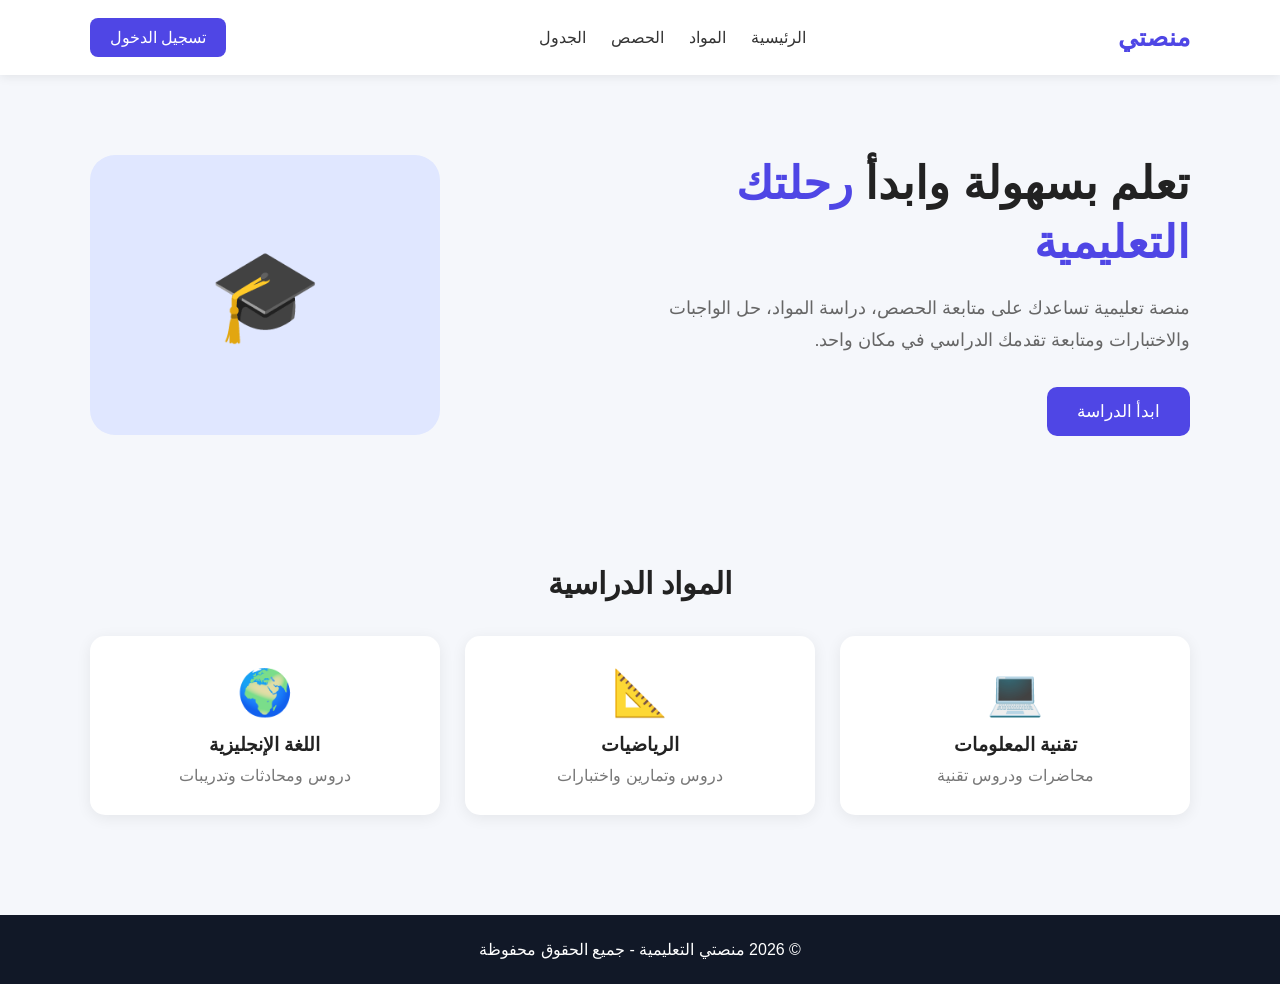
==== index.html @ 3c437ec7 "Update index.html" ====
<!DOCTYPE html>
<html lang="ar" dir="rtl">
<head>
    <meta charset="UTF-8">
    <meta name="viewport" content="width=device-width, initial-scale=1.0">
    <title>منصتي التعليمية</title>

    <style>
        * {
            margin: 0;
            padding: 0;
            box-sizing: border-box;
            font-family: Arial, sans-serif;
        }

        body {
            background: #f5f7fb;
            color: #222;
        }

        /* شريط التنقل */
        nav {
            background: white;
            padding: 18px 7%;
            display: flex;
            justify-content: space-between;
            align-items: center;
            box-shadow: 0 2px 10px rgba(0,0,0,0.08);
        }

        .logo {
            font-size: 25px;
            font-weight: bold;
            color: #4f46e5;
        }

        nav ul {
            display: flex;
            gap: 25px;
            list-style: none;
        }

        nav ul li a {
            text-decoration: none;
            color: #333;
            font-size: 16px;
        }

        .login {
            background: #4f46e5;
            color: white;
            padding: 10px 20px;
            border-radius: 8px;
            text-decoration: none;
        }

        /* القسم الرئيسي */
        .hero {
            padding: 80px 7%;
            display: flex;
            justify-content: space-between;
            align-items: center;
            gap: 40px;
        }

        .hero-text {
            max-width: 600px;
        }

        .hero h1 {
            font-size: 45px;
            margin-bottom: 20px;
            line-height: 1.3;
        }

        .hero h1 span {
            color: #4f46e5;
        }

        .hero p {
            font-size: 18px;
            color: #666;
            line-height: 1.8;
            margin-bottom: 30px;
        }

        .start {
            display: inline-block;
            background: #4f46e5;
            color: white;
            padding: 14px 30px;
            border-radius: 10px;
            text-decoration: none;
            font-size: 17px;
        }

        .hero-box {
            width: 350px;
            height: 280px;
            background: #e0e7ff;
            border-radius: 25px;
            display: flex;
            align-items: center;
            justify-content: center;
            font-size: 90px;
        }

        /* المواد */
        .courses {
            padding: 50px 7%;
        }

        .courses h2 {
            text-align: center;
            margin-bottom: 35px;
            font-size: 30px;
        }

        .course-container {
            display: grid;
            grid-template-columns: repeat(3, 1fr);
            gap: 25px;
        }

        .course {
            background: white;
            padding: 30px;
            border-radius: 15px;
            text-align: center;
            box-shadow: 0 3px 15px rgba(0,0,0,0.07);
        }

        .course-icon {
            font-size: 45px;
            margin-bottom: 15px;
        }

        .course h3 {
            margin-bottom: 10px;
        }

        .course p {
            color: #777;
        }

        /* الفوتر */
        footer {
            margin-top: 50px;
            background: #111827;
            color: white;
            text-align: center;
            padding: 25px;
        }

        /* للموبايل */
        @media (max-width: 768px) {

            nav ul {
                display: none;
            }

            .hero {
                flex-direction: column;
                text-align: center;
                padding: 50px 6%;
            }

            .hero h1 {
                font-size: 34px;
            }

            .hero-box {
                width: 280px;
                height: 220px;
            }

            .course-container {
                grid-template-columns: 1fr;
            }
        }
    </style>
</head>

<body>

    <!-- شريط التنقل -->
    <nav>
        <div class="logo"> منصتي</div>

        <ul>
            <li><a href="#">الرئيسية</a></li>
            <li><a href="#">المواد</a></li>
            <li><a href="#">الحصص</a></li>
            <li><a href="#">الجدول</a></li>
        </ul>

        <a href="#" class="login">تسجيل الدخول</a>
    </nav>


    <!-- الواجهة الرئيسية -->
    <section class="hero">

        <div class="hero-text">
            <h1>
                تعلم بسهولة وابدأ
                <span>رحلتك التعليمية</span>
            </h1>

            <p>
                منصة تعليمية تساعدك على متابعة الحصص،
                دراسة المواد، حل الواجبات والاختبارات
                ومتابعة تقدمك الدراسي في مكان واحد.
            </p>

            <a href="#" class="start">
                ابدأ الدراسة
            </a>
        </div>

        <div class="hero-box">
            🎓
        </div>

    </section>


    <!-- المواد الدراسية -->
    <section class="courses">

        <h2>المواد الدراسية</h2>

        <div class="course-container">

            <div class="course">
                <div class="course-icon">💻</div>
                <h3>تقنية المعلومات</h3>
                <p>محاضرات ودروس تقنية</p>
            </div>

            <div class="course">
                <div class="course-icon">📐</div>
                <h3>الرياضيات</h3>
                <p>دروس وتمارين واختبارات</p>
            </div>

            <div class="course">
                <div class="course-icon">🌍</div>
                <h3>اللغة الإنجليزية</h3>
                <p>دروس ومحادثات وتدريبات</p>
            </div>

        </div>

    </section>


    <!-- الفوتر -->
    <footer>
        <p>© 2026 منصتي التعليمية - جميع الحقوق محفوظة</p>
    </footer>

</body>
  </html>
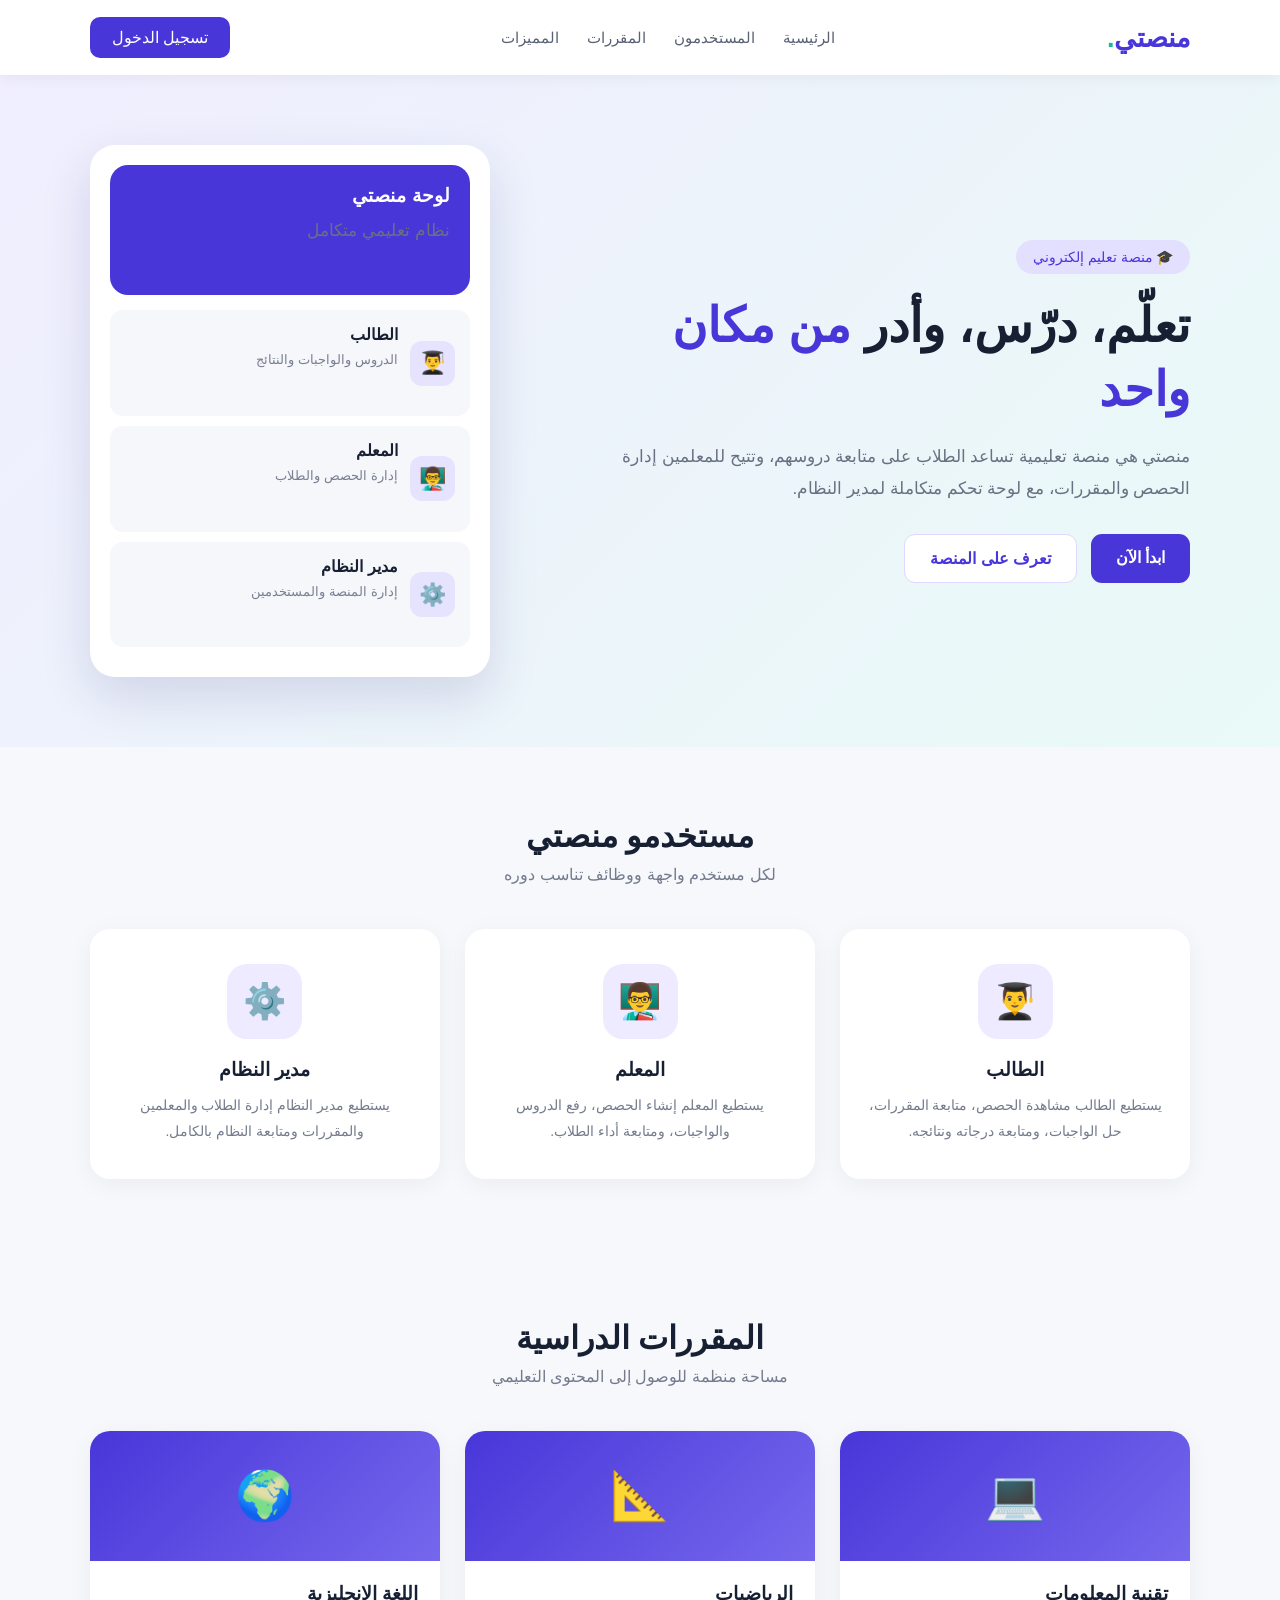
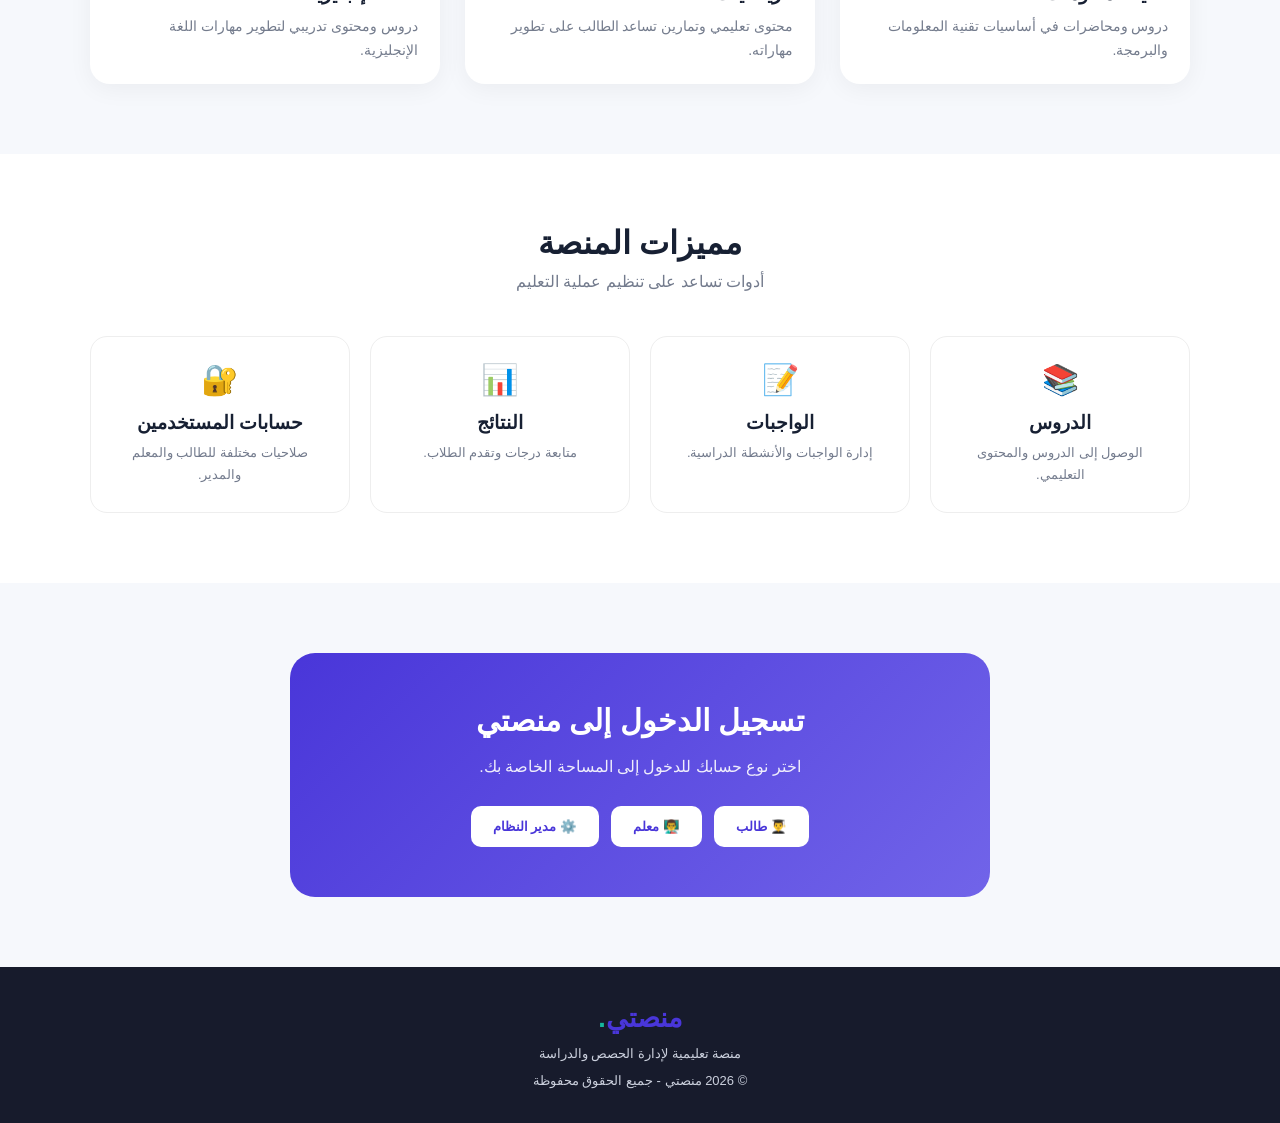
==== commit ba1b8144: "Update index.html" ====
--- a/index.html
+++ b/index.html
@@ -1,264 +1,739 @@
 <!DOCTYPE html>
 <html lang="ar" dir="rtl">
 <head>
-    <meta charset="UTF-8">
-    <meta name="viewport" content="width=device-width, initial-scale=1.0">
-    <title>منصتي التعليمية</title>
-
-    <style>
-        * {
-            margin: 0;
-            padding: 0;
-            box-sizing: border-box;
-            font-family: Arial, sans-serif;
-        }
-
-        body {
-            background: #f5f7fb;
-            color: #222;
-        }
-
-        /* شريط التنقل */
-        nav {
-            background: white;
-            padding: 18px 7%;
-            display: flex;
-            justify-content: space-between;
-            align-items: center;
-            box-shadow: 0 2px 10px rgba(0,0,0,0.08);
-        }
-
-        .logo {
-            font-size: 25px;
-            font-weight: bold;
-            color: #4f46e5;
-        }
-
-        nav ul {
-            display: flex;
-            gap: 25px;
-            list-style: none;
-        }
-
-        nav ul li a {
-            text-decoration: none;
-            color: #333;
-            font-size: 16px;
-        }
-
-        .login {
-            background: #4f46e5;
-            color: white;
-            padding: 10px 20px;
-            border-radius: 8px;
-            text-decoration: none;
-        }
-
-        /* القسم الرئيسي */
-        .hero {
-            padding: 80px 7%;
-            display: flex;
-            justify-content: space-between;
-            align-items: center;
-            gap: 40px;
-        }
-
-        .hero-text {
-            max-width: 600px;
-        }
-
-        .hero h1 {
-            font-size: 45px;
-            margin-bottom: 20px;
-            line-height: 1.3;
-        }
-
-        .hero h1 span {
-            color: #4f46e5;
-        }
-
-        .hero p {
-            font-size: 18px;
-            color: #666;
-            line-height: 1.8;
-            margin-bottom: 30px;
-        }
-
-        .start {
-            display: inline-block;
-            background: #4f46e5;
-            color: white;
-            padding: 14px 30px;
-            border-radius: 10px;
-            text-decoration: none;
-            font-size: 17px;
-        }
-
-        .hero-box {
-            width: 350px;
-            height: 280px;
-            background: #e0e7ff;
-            border-radius: 25px;
-            display: flex;
-            align-items: center;
-            justify-content: center;
-            font-size: 90px;
-        }
-
-        /* المواد */
-        .courses {
-            padding: 50px 7%;
-        }
-
-        .courses h2 {
-            text-align: center;
-            margin-bottom: 35px;
-            font-size: 30px;
-        }
-
-        .course-container {
-            display: grid;
-            grid-template-columns: repeat(3, 1fr);
-            gap: 25px;
-        }
-
-        .course {
-            background: white;
-            padding: 30px;
-            border-radius: 15px;
-            text-align: center;
-            box-shadow: 0 3px 15px rgba(0,0,0,0.07);
-        }
-
-        .course-icon {
-            font-size: 45px;
-            margin-bottom: 15px;
-        }
-
-        .course h3 {
-            margin-bottom: 10px;
-        }
-
-        .course p {
-            color: #777;
-        }
-
-        /* الفوتر */
-        footer {
-            margin-top: 50px;
-            background: #111827;
-            color: white;
-            text-align: center;
-            padding: 25px;
-        }
-
-        /* للموبايل */
-        @media (max-width: 768px) {
-
-            nav ul {
-                display: none;
-            }
-
-            .hero {
-                flex-direction: column;
-                text-align: center;
-                padding: 50px 6%;
-            }
-
-            .hero h1 {
-                font-size: 34px;
-            }
-
-            .hero-box {
-                width: 280px;
-                height: 220px;
-            }
-
-            .course-container {
-                grid-template-columns: 1fr;
-            }
-        }
-    </style>
+<meta charset="UTF-8">
+<meta name="viewport" content="width=device-width, initial-scale=1.0">
+<title>منصتي | منصة التعليم</title>
+
+<style>
+*{
+    margin:0;
+    padding:0;
+    box-sizing:border-box;
+    font-family:Tahoma, Arial, sans-serif;
+}
+
+body{
+    background:#f6f8fc;
+    color:#172033;
+}
+
+/* ===== HEADER ===== */
+header{
+    height:75px;
+    background:white;
+    display:flex;
+    align-items:center;
+    justify-content:space-between;
+    padding:0 7%;
+    box-shadow:0 2px 15px rgba(0,0,0,.06);
+    position:sticky;
+    top:0;
+    z-index:100;
+}
+
+.logo{
+    font-size:27px;
+    font-weight:bold;
+    color:#4936d9;
+}
+
+.logo span{
+    color:#16b89d;
+}
+
+nav{
+    display:flex;
+    gap:28px;
+}
+
+nav a{
+    text-decoration:none;
+    color:#596174;
+    font-size:15px;
+}
+
+nav a:hover{
+    color:#4936d9;
+}
+
+.login-btn{
+    background:#4936d9;
+    color:white;
+    padding:11px 22px;
+    border-radius:10px;
+    text-decoration:none;
+}
+
+/* ===== HERO ===== */
+.hero{
+    min-height:540px;
+    padding:70px 7%;
+    display:flex;
+    align-items:center;
+    justify-content:space-between;
+    gap:50px;
+    background:linear-gradient(135deg,#f0eeff,#e9faf7);
+}
+
+.hero-text{
+    max-width:570px;
+}
+
+.badge{
+    display:inline-block;
+    background:#e3e0ff;
+    color:#4936d9;
+    padding:9px 17px;
+    border-radius:30px;
+    margin-bottom:20px;
+    font-size:14px;
+}
+
+.hero h1{
+    font-size:48px;
+    line-height:1.35;
+    margin-bottom:18px;
+}
+
+.hero h1 span{
+    color:#4936d9;
+}
+
+.hero p{
+    color:#687184;
+    font-size:17px;
+    line-height:1.9;
+    margin-bottom:28px;
+}
+
+.hero-buttons{
+    display:flex;
+    gap:14px;
+}
+
+.btn{
+    padding:14px 25px;
+    border-radius:11px;
+    text-decoration:none;
+    font-weight:bold;
+}
+
+.primary{
+    background:#4936d9;
+    color:white;
+}
+
+.secondary{
+    background:white;
+    color:#4936d9;
+    border:1px solid #ddd9ff;
+}
+
+/* ===== HERO CARD ===== */
+.dashboard{
+    width:400px;
+    background:white;
+    padding:20px;
+    border-radius:25px;
+    box-shadow:0 20px 50px rgba(50,40,120,.15);
+}
+
+.dashboard-top{
+    background:#4936d9;
+    color:white;
+    padding:20px;
+    border-radius:18px;
+    margin-bottom:15px;
+}
+
+.dashboard-top h3{
+    margin-bottom:8px;
+}
+
+.user-card{
+    display:flex;
+    align-items:center;
+    gap:12px;
+    padding:15px;
+    background:#f6f7fb;
+    border-radius:13px;
+    margin-bottom:10px;
+}
+
+.user-icon{
+    width:45px;
+    height:45px;
+    border-radius:12px;
+    background:#e6e3ff;
+    display:flex;
+    align-items:center;
+    justify-content:center;
+    font-size:22px;
+}
+
+.user-card p{
+    color:#777f91;
+    font-size:13px;
+    margin-top:4px;
+}
+
+/* ===== SECTIONS ===== */
+section{
+    padding:70px 7%;
+}
+
+.section-title{
+    text-align:center;
+    margin-bottom:45px;
+}
+
+.section-title h2{
+    font-size:32px;
+    margin-bottom:10px;
+}
+
+.section-title p{
+    color:#737b8d;
+}
+
+/* ===== USERS ===== */
+.users{
+    display:grid;
+    grid-template-columns:repeat(3,1fr);
+    gap:25px;
+}
+
+.user-box{
+    background:white;
+    padding:35px 25px;
+    text-align:center;
+    border-radius:20px;
+    box-shadow:0 5px 25px rgba(0,0,0,.05);
+    transition:.3s;
+}
+
+.user-box:hover{
+    transform:translateY(-7px);
+}
+
+.big-icon{
+    width:75px;
+    height:75px;
+    margin:0 auto 20px;
+    border-radius:20px;
+    background:#eeeaff;
+    display:flex;
+    align-items:center;
+    justify-content:center;
+    font-size:35px;
+}
+
+.user-box h3{
+    margin-bottom:12px;
+}
+
+.user-box p{
+    color:#747c8d;
+    line-height:1.8;
+    font-size:14px;
+}
+
+/* ===== COURSES ===== */
+.courses{
+    display:grid;
+    grid-template-columns:repeat(3,1fr);
+    gap:25px;
+}
+
+.course{
+    background:white;
+    border-radius:20px;
+    overflow:hidden;
+    box-shadow:0 5px 25px rgba(0,0,0,.05);
+}
+
+.course-header{
+    height:130px;
+    background:linear-gradient(135deg,#4936d9,#7568ed);
+    display:flex;
+    align-items:center;
+    justify-content:center;
+    font-size:48px;
+}
+
+.course-body{
+    padding:22px;
+}
+
+.course-body h3{
+    margin-bottom:10px;
+}
+
+.course-body p{
+    color:#747c8d;
+    line-height:1.7;
+    font-size:14px;
+}
+
+/* ===== FEATURES ===== */
+.features{
+    background:white;
+}
+
+.feature-grid{
+    display:grid;
+    grid-template-columns:repeat(4,1fr);
+    gap:20px;
+}
+
+.feature{
+    padding:25px;
+    border:1px solid #eeeeee;
+    border-radius:17px;
+    text-align:center;
+}
+
+.feature-icon{
+    font-size:30px;
+    margin-bottom:15px;
+}
+
+.feature p{
+    color:#737b8d;
+    font-size:13px;
+    line-height:1.7;
+    margin-top:8px;
+}
+
+/* ===== LOGIN ===== */
+.login-section{
+    background:#f6f8fc;
+}
+
+.login-box{
+    max-width:700px;
+    margin:auto;
+    background:linear-gradient(135deg,#4936d9,#7164e9);
+    color:white;
+    padding:50px;
+    border-radius:25px;
+    text-align:center;
+}
+
+.login-box h2{
+    font-size:30px;
+    margin-bottom:15px;
+}
+
+.login-box p{
+    line-height:1.8;
+    opacity:.9;
+    margin-bottom:25px;
+}
+
+.login-options{
+    display:flex;
+    justify-content:center;
+    flex-wrap:wrap;
+    gap:12px;
+}
+
+.login-options button{
+    border:none;
+    background:white;
+    color:#4936d9;
+    padding:13px 22px;
+    border-radius:10px;
+    cursor:pointer;
+    font-weight:bold;
+}
+
+/* ===== FOOTER ===== */
+footer{
+    background:#171b2c;
+    color:#cbd0dd;
+    text-align:center;
+    padding:35px 7%;
+}
+
+footer .logo{
+    margin-bottom:12px;
+}
+
+footer p{
+    font-size:13px;
+}
+
+/* ===== MOBILE ===== */
+@media(max-width:850px){
+
+    header{
+        padding:0 5%;
+    }
+
+    nav{
+        display:none;
+    }
+
+    .hero{
+        flex-direction:column;
+        text-align:center;
+        padding:55px 5%;
+    }
+
+    .hero h1{
+        font-size:35px;
+    }
+
+    .hero-buttons{
+        justify-content:center;
+    }
+
+    .dashboard{
+        width:100%;
+        max-width:400px;
+    }
+
+    .users,
+    .courses{
+        grid-template-columns:1fr;
+    }
+
+    .feature-grid{
+        grid-template-columns:repeat(2,1fr);
+    }
+
+    section{
+        padding:55px 5%;
+    }
+}
+</style>
 </head>
 
 <body>
 
-    <!-- شريط التنقل -->
+<!-- HEADER -->
+<header>
+
+    <div class="logo">
+        منصتي<span>.</span>
+    </div>
+
     <nav>
-        <div class="logo"> منصتي</div>
-
-        <ul>
-            <li><a href="#">الرئيسية</a></li>
-            <li><a href="#">المواد</a></li>
-            <li><a href="#">الحصص</a></li>
-            <li><a href="#">الجدول</a></li>
-        </ul>
-
-        <a href="#" class="login">تسجيل الدخول</a>
+        <a href="#home">الرئيسية</a>
+        <a href="#users">المستخدمون</a>
+        <a href="#courses">المقررات</a>
+        <a href="#features">المميزات</a>
     </nav>
 
-
-    <!-- الواجهة الرئيسية -->
-    <section class="hero">
-
-        <div class="hero-text">
-            <h1>
-                تعلم بسهولة وابدأ
-                <span>رحلتك التعليمية</span>
-            </h1>
+    <a href="#login" class="login-btn">تسجيل الدخول</a>
+
+</header>
+
+
+<!-- HERO -->
+<section class="hero" id="home">
+
+    <div class="hero-text">
+
+        <div class="badge">
+            🎓 منصة تعليم إلكتروني
+        </div>
+
+        <h1>
+            تعلّم، درّس، وأدر
+            <span>من مكان واحد</span>
+        </h1>
+
+        <p>
+            منصتي هي منصة تعليمية تساعد الطلاب على متابعة دروسهم،
+            وتتيح للمعلمين إدارة الحصص والمقررات،
+            مع لوحة تحكم متكاملة لمدير النظام.
+        </p>
+
+        <div class="hero-buttons">
+            <a href="#login" class="btn primary">
+                ابدأ الآن
+            </a>
+
+            <a href="#users" class="btn secondary">
+                تعرف على المنصة
+            </a>
+        </div>
+
+    </div>
+
+
+    <div class="dashboard">
+
+        <div class="dashboard-top">
+            <h3>لوحة منصتي</h3>
+            <p>نظام تعليمي متكامل</p>
+        </div>
+
+        <div class="user-card">
+            <div class="user-icon">👨‍🎓</div>
+            <div>
+                <strong>الطالب</strong>
+                <p>الدروس والواجبات والنتائج</p>
+            </div>
+        </div>
+
+        <div class="user-card">
+            <div class="user-icon">👨‍🏫</div>
+            <div>
+                <strong>المعلم</strong>
+                <p>إدارة الحصص والطلاب</p>
+            </div>
+        </div>
+
+        <div class="user-card">
+            <div class="user-icon">⚙️</div>
+            <div>
+                <strong>مدير النظام</strong>
+                <p>إدارة المنصة والمستخدمين</p>
+            </div>
+        </div>
+
+    </div>
+
+</section>
+
+
+<!-- USERS -->
+<section id="users">
+
+    <div class="section-title">
+        <h2>مستخدمو منصتي</h2>
+        <p>لكل مستخدم واجهة ووظائف تناسب دوره</p>
+    </div>
+
+    <div class="users">
+
+        <div class="user-box">
+
+            <div class="big-icon">👨‍🎓</div>
+
+            <h3>الطالب</h3>
 
             <p>
-                منصة تعليمية تساعدك على متابعة الحصص،
-                دراسة المواد، حل الواجبات والاختبارات
-                ومتابعة تقدمك الدراسي في مكان واحد.
+                يستطيع الطالب مشاهدة الحصص،
+                متابعة المقررات، حل الواجبات،
+                ومتابعة درجاته ونتائجه.
             </p>
 
-            <a href="#" class="start">
-                ابدأ الدراسة
-            </a>
-        </div>
-
-        <div class="hero-box">
-            🎓
-        </div>
-
-    </section>
-
-
-    <!-- المواد الدراسية -->
-    <section class="courses">
-
-        <h2>المواد الدراسية</h2>
-
-        <div class="course-container">
-
-            <div class="course">
-                <div class="course-icon">💻</div>
+        </div>
+
+
+        <div class="user-box">
+
+            <div class="big-icon">👨‍🏫</div>
+
+            <h3>المعلم</h3>
+
+            <p>
+                يستطيع المعلم إنشاء الحصص،
+                رفع الدروس والواجبات،
+                ومتابعة أداء الطلاب.
+            </p>
+
+        </div>
+
+
+        <div class="user-box">
+
+            <div class="big-icon">⚙️</div>
+
+            <h3>مدير النظام</h3>
+
+            <p>
+                يستطيع مدير النظام إدارة الطلاب
+                والمعلمين والمقررات ومتابعة
+                النظام بالكامل.
+            </p>
+
+        </div>
+
+    </div>
+
+</section>
+
+
+<!-- COURSES -->
+<section id="courses">
+
+    <div class="section-title">
+        <h2>المقررات الدراسية</h2>
+        <p>مساحة منظمة للوصول إلى المحتوى التعليمي</p>
+    </div>
+
+    <div class="courses">
+
+        <div class="course">
+
+            <div class="course-header">
+                💻
+            </div>
+
+            <div class="course-body">
                 <h3>تقنية المعلومات</h3>
-                <p>محاضرات ودروس تقنية</p>
-            </div>
-
-            <div class="course">
-                <div class="course-icon">📐</div>
+
+                <p>
+                    دروس ومحاضرات في أساسيات
+                    تقنية المعلومات والبرمجة.
+                </p>
+            </div>
+
+        </div>
+
+
+        <div class="course">
+
+            <div class="course-header">
+                📐
+            </div>
+
+            <div class="course-body">
                 <h3>الرياضيات</h3>
-                <p>دروس وتمارين واختبارات</p>
-            </div>
-
-            <div class="course">
-                <div class="course-icon">🌍</div>
+
+                <p>
+                    محتوى تعليمي وتمارين تساعد
+                    الطالب على تطوير مهاراته.
+                </p>
+            </div>
+
+        </div>
+
+
+        <div class="course">
+
+            <div class="course-header">
+                🌍
+            </div>
+
+            <div class="course-body">
                 <h3>اللغة الإنجليزية</h3>
-                <p>دروس ومحادثات وتدريبات</p>
-            </div>
-
-        </div>
-
-    </section>
-
-
-    <!-- الفوتر -->
-    <footer>
-        <p>© 2026 منصتي التعليمية - جميع الحقوق محفوظة</p>
-    </footer>
+
+                <p>
+                    دروس ومحتوى تدريبي لتطوير
+                    مهارات اللغة الإنجليزية.
+                </p>
+            </div>
+
+        </div>
+
+    </div>
+
+</section>
+
+
+<!-- FEATURES -->
+<section class="features" id="features">
+
+    <div class="section-title">
+
+        <h2>مميزات المنصة</h2>
+
+        <p>
+            أدوات تساعد على تنظيم عملية التعليم
+        </p>
+
+    </div>
+
+    <div class="feature-grid">
+
+        <div class="feature">
+            <div class="feature-icon">📚</div>
+            <h3>الدروس</h3>
+            <p>الوصول إلى الدروس والمحتوى التعليمي.</p>
+        </div>
+
+        <div class="feature">
+            <div class="feature-icon">📝</div>
+            <h3>الواجبات</h3>
+            <p>إدارة الواجبات والأنشطة الدراسية.</p>
+        </div>
+
+        <div class="feature">
+            <div class="feature-icon">📊</div>
+            <h3>النتائج</h3>
+            <p>متابعة درجات وتقدم الطلاب.</p>
+        </div>
+
+        <div class="feature">
+            <div class="feature-icon">🔐</div>
+            <h3>حسابات المستخدمين</h3>
+            <p>صلاحيات مختلفة للطالب والمعلم والمدير.</p>
+        </div>
+
+    </div>
+
+</section>
+
+
+<!-- LOGIN -->
+<section class="login-section" id="login">
+
+    <div class="login-box">
+
+        <h2>تسجيل الدخول إلى منصتي</h2>
+
+        <p>
+            اختر نوع حسابك للدخول إلى المساحة الخاصة بك.
+        </p>
+
+        <div class="login-options">
+
+            <button onclick="login('الطالب')">
+                👨‍🎓 طالب
+            </button>
+
+            <button onclick="login('المعلم')">
+                👨‍🏫 معلم
+            </button>
+
+            <button onclick="login('مدير النظام')">
+                ⚙️ مدير النظام
+            </button>
+
+        </div>
+
+    </div>
+
+</section>
+
+
+<!-- FOOTER -->
+<footer>
+
+    <div class="logo">
+        منصتي<span>.</span>
+    </div>
+
+    <p>
+        منصة تعليمية لإدارة الحصص والدراسة
+    </p>
+
+    <p style="margin-top:12px;">
+        © 2026 منصتي - جميع الحقوق محفوظة
+    </p>
+
+</footer>
+
+
+<script>
+
+function login(type){
+
+    alert(
+        "تم اختيار حساب " + type +
+        "\nسيتم تجهيز صفحة تسجيل الدخول الخاصة به في الخطوة القادمة."
+    );
+
+}
+
+</script>
 
 </body>
-  </html>
+</html>
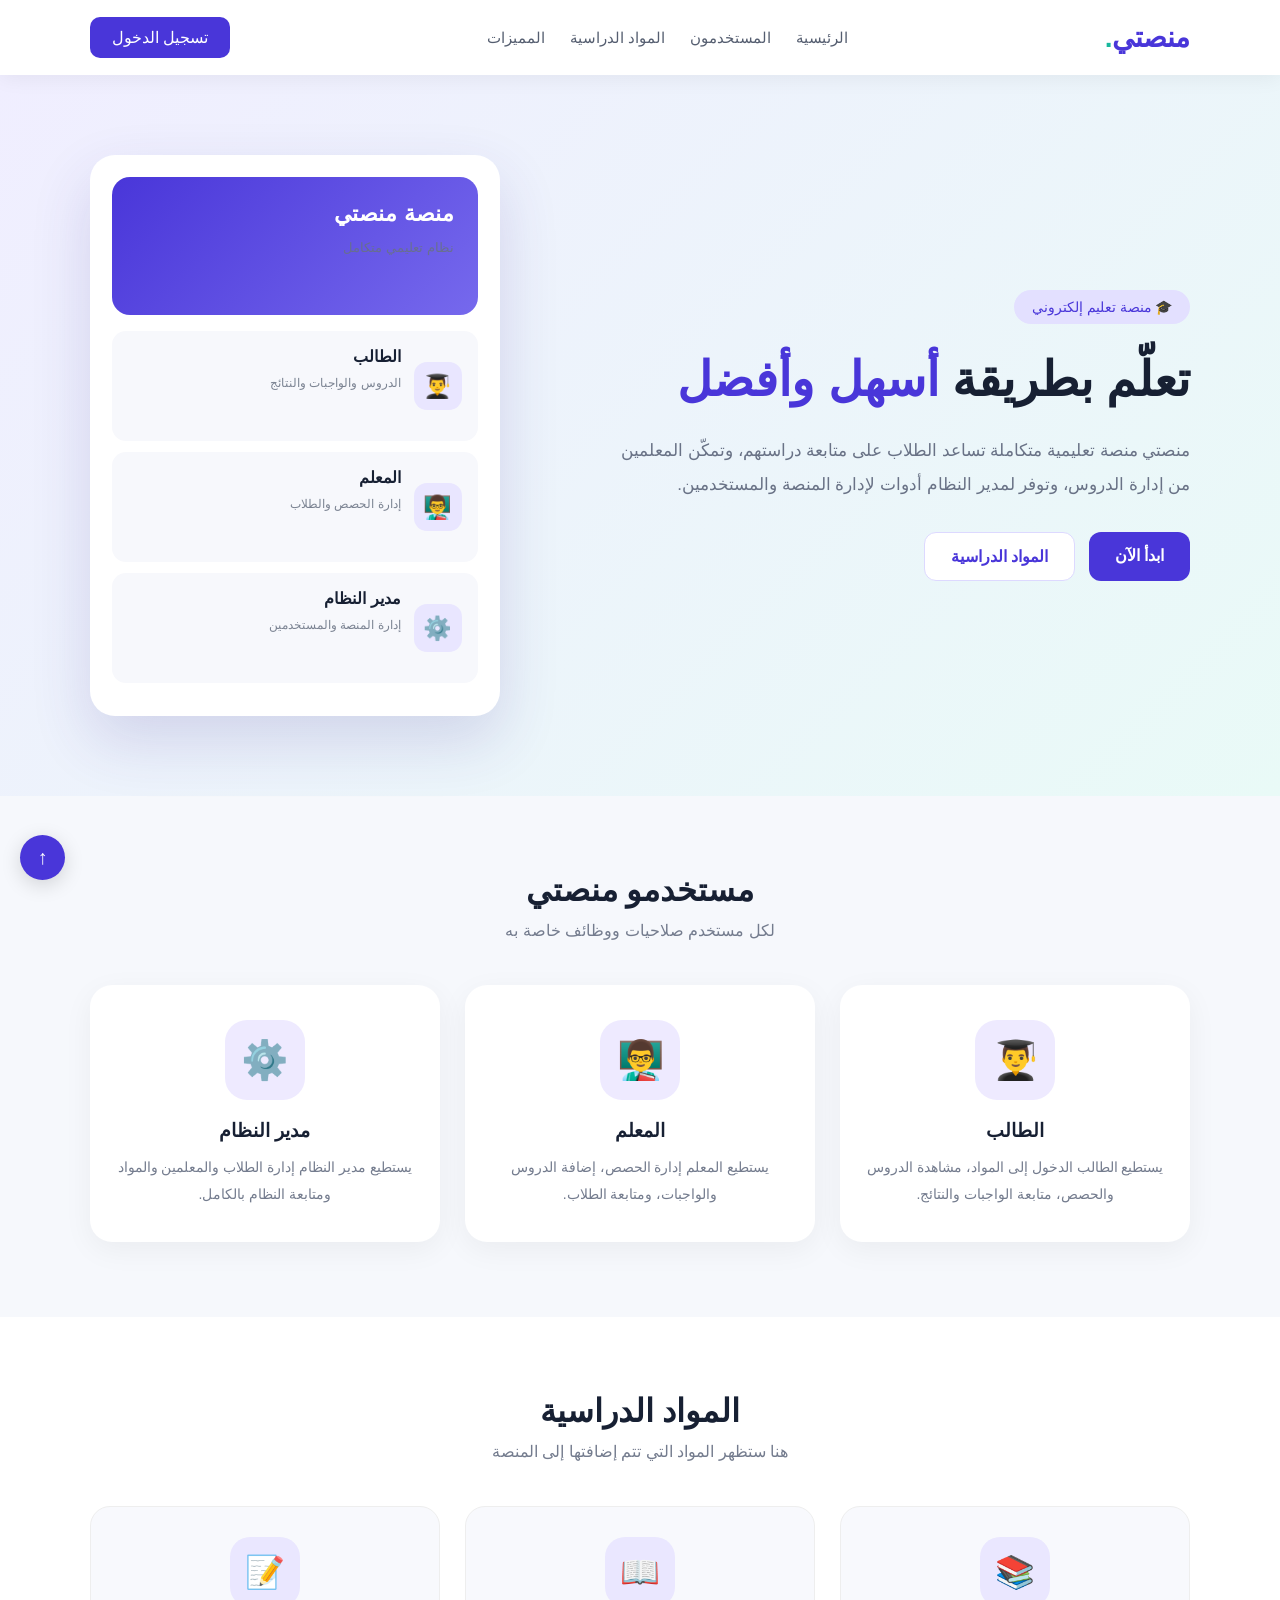
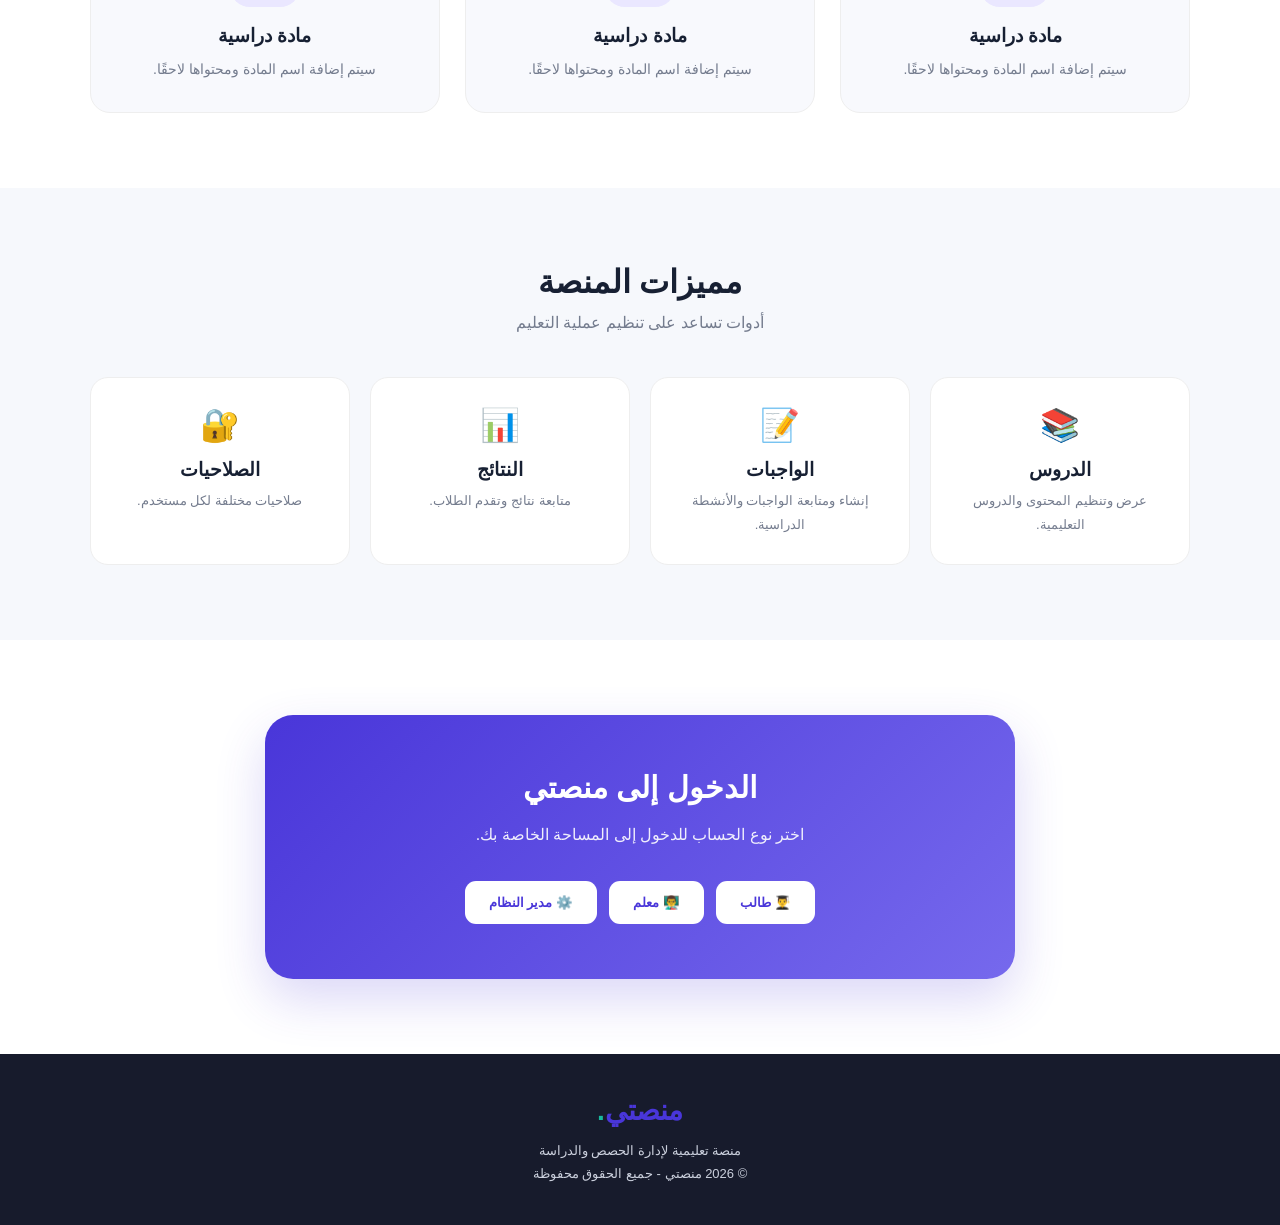
==== commit 88012fa7: "Update index.html" ====
--- a/index.html
+++ b/index.html
@@ -1,11 +1,19 @@
 <!DOCTYPE html>
 <html lang="ar" dir="rtl">
+
 <head>
+
 <meta charset="UTF-8">
 <meta name="viewport" content="width=device-width, initial-scale=1.0">
+
 <title>منصتي | منصة التعليم</title>
 
 <style>
+
+/* =========================
+   الإعدادات العامة
+========================= */
+
 *{
     margin:0;
     padding:0;
@@ -13,44 +21,53 @@
     font-family:Tahoma, Arial, sans-serif;
 }
 
+html{
+    scroll-behavior:smooth;
+}
+
 body{
     background:#f6f8fc;
     color:#172033;
 }
 
-/* ===== HEADER ===== */
+/* =========================
+   الشريط العلوي
+========================= */
+
 header{
     height:75px;
-    background:white;
+    background:#ffffff;
     display:flex;
     align-items:center;
     justify-content:space-between;
     padding:0 7%;
-    box-shadow:0 2px 15px rgba(0,0,0,.06);
+    box-shadow:0 3px 20px rgba(0,0,0,.06);
     position:sticky;
     top:0;
-    z-index:100;
+    z-index:1000;
 }
 
 .logo{
-    font-size:27px;
+    font-size:28px;
     font-weight:bold;
     color:#4936d9;
 }
 
 .logo span{
-    color:#16b89d;
+    color:#18b89d;
 }
 
 nav{
     display:flex;
-    gap:28px;
+    align-items:center;
+    gap:25px;
 }
 
 nav a{
     text-decoration:none;
-    color:#596174;
+    color:#555e70;
     font-size:15px;
+    transition:.3s;
 }
 
 nav a:hover{
@@ -58,42 +75,56 @@
 }
 
 .login-btn{
+    text-decoration:none;
     background:#4936d9;
     color:white;
     padding:11px 22px;
     border-radius:10px;
-    text-decoration:none;
-}
-
-/* ===== HERO ===== */
+    transition:.3s;
+}
+
+.login-btn:hover{
+    background:#3827b8;
+}
+
+/* =========================
+   الصفحة الرئيسية
+========================= */
+
 .hero{
-    min-height:540px;
-    padding:70px 7%;
+    min-height:570px;
+    padding:80px 7%;
     display:flex;
     align-items:center;
     justify-content:space-between;
     gap:50px;
-    background:linear-gradient(135deg,#f0eeff,#e9faf7);
+
+    background:
+    linear-gradient(
+        135deg,
+        #f0eeff,
+        #e9faf7
+    );
 }
 
 .hero-text{
-    max-width:570px;
+    max-width:580px;
 }
 
 .badge{
     display:inline-block;
     background:#e3e0ff;
     color:#4936d9;
-    padding:9px 17px;
+    padding:9px 18px;
     border-radius:30px;
-    margin-bottom:20px;
+    margin-bottom:22px;
     font-size:14px;
 }
 
 .hero h1{
     font-size:48px;
-    line-height:1.35;
-    margin-bottom:18px;
+    line-height:1.4;
+    margin-bottom:20px;
 }
 
 .hero h1 span{
@@ -101,10 +132,10 @@
 }
 
 .hero p{
-    color:#687184;
+    color:#697286;
     font-size:17px;
-    line-height:1.9;
-    margin-bottom:28px;
+    line-height:2;
+    margin-bottom:30px;
 }
 
 .hero-buttons{
@@ -113,9 +144,9 @@
 }
 
 .btn{
-    padding:14px 25px;
-    border-radius:11px;
     text-decoration:none;
+    padding:14px 26px;
+    border-radius:12px;
     font-weight:bold;
 }
 
@@ -130,57 +161,76 @@
     border:1px solid #ddd9ff;
 }
 
-/* ===== HERO CARD ===== */
+/* =========================
+   بطاقة المنصة
+========================= */
+
 .dashboard{
-    width:400px;
+    width:410px;
     background:white;
-    padding:20px;
+    padding:22px;
     border-radius:25px;
-    box-shadow:0 20px 50px rgba(50,40,120,.15);
+    box-shadow:0 25px 60px rgba(60,50,150,.16);
 }
 
 .dashboard-top{
-    background:#4936d9;
+    background:linear-gradient(
+        135deg,
+        #4936d9,
+        #7669ed
+    );
+
     color:white;
-    padding:20px;
+    padding:24px;
     border-radius:18px;
-    margin-bottom:15px;
+    margin-bottom:16px;
 }
 
 .dashboard-top h3{
+    font-size:22px;
     margin-bottom:8px;
+}
+
+.dashboard-top p{
+    opacity:.9;
+    font-size:13px;
 }
 
 .user-card{
     display:flex;
     align-items:center;
-    gap:12px;
-    padding:15px;
-    background:#f6f7fb;
+    gap:13px;
+    background:#f7f8fc;
+    padding:16px;
+    border-radius:14px;
+    margin-bottom:11px;
+}
+
+.user-icon{
+    width:48px;
+    height:48px;
+    background:#e9e6ff;
     border-radius:13px;
-    margin-bottom:10px;
-}
-
-.user-icon{
-    width:45px;
-    height:45px;
-    border-radius:12px;
-    background:#e6e3ff;
+
     display:flex;
     align-items:center;
     justify-content:center;
-    font-size:22px;
+
+    font-size:23px;
 }
 
 .user-card p{
-    color:#777f91;
-    font-size:13px;
-    margin-top:4px;
-}
-
-/* ===== SECTIONS ===== */
+    color:#7b8392;
+    font-size:12px;
+    margin-top:5px;
+}
+
+/* =========================
+   الأقسام
+========================= */
+
 section{
-    padding:70px 7%;
+    padding:75px 7%;
 }
 
 .section-title{
@@ -190,17 +240,22 @@
 
 .section-title h2{
     font-size:32px;
-    margin-bottom:10px;
+    margin-bottom:12px;
 }
 
 .section-title p{
-    color:#737b8d;
-}
-
-/* ===== USERS ===== */
+    color:#747c8e;
+}
+
+/* =========================
+   المستخدمون
+========================= */
+
 .users{
     display:grid;
-    grid-template-columns:repeat(3,1fr);
+    grid-template-columns:
+    repeat(3,1fr);
+
     gap:25px;
 }
 
@@ -208,25 +263,33 @@
     background:white;
     padding:35px 25px;
     text-align:center;
-    border-radius:20px;
-    box-shadow:0 5px 25px rgba(0,0,0,.05);
+    border-radius:22px;
+
+    box-shadow:
+    0 8px 30px rgba(0,0,0,.05);
+
     transition:.3s;
 }
 
 .user-box:hover{
-    transform:translateY(-7px);
+    transform:translateY(-8px);
 }
 
 .big-icon{
-    width:75px;
-    height:75px;
+    width:80px;
+    height:80px;
+
     margin:0 auto 20px;
-    border-radius:20px;
+
+    border-radius:22px;
+
     background:#eeeaff;
+
     display:flex;
     align-items:center;
     justify-content:center;
-    font-size:35px;
+
+    font-size:38px;
 }
 
 .user-box h3{
@@ -234,91 +297,149 @@
 }
 
 .user-box p{
-    color:#747c8d;
-    line-height:1.8;
+    color:#747c8e;
+    line-height:1.9;
     font-size:14px;
 }
 
-/* ===== COURSES ===== */
-.courses{
+/* =========================
+   المواد الدراسية
+========================= */
+
+.subjects-section{
+    background:#ffffff;
+}
+
+.subjects{
     display:grid;
-    grid-template-columns:repeat(3,1fr);
+    grid-template-columns:
+    repeat(3,1fr);
+
     gap:25px;
 }
 
-.course{
-    background:white;
+.subject{
+    background:#f8f9fd;
+
+    border:1px solid #eeeeee;
+
+    padding:30px;
+
     border-radius:20px;
-    overflow:hidden;
-    box-shadow:0 5px 25px rgba(0,0,0,.05);
-}
-
-.course-header{
-    height:130px;
-    background:linear-gradient(135deg,#4936d9,#7568ed);
+
+    text-align:center;
+
+    transition:.3s;
+}
+
+.subject:hover{
+    transform:translateY(-6px);
+
+    box-shadow:
+    0 12px 30px rgba(0,0,0,.06);
+}
+
+.subject-icon{
+    width:70px;
+    height:70px;
+
+    margin:0 auto 18px;
+
+    border-radius:20px;
+
+    background:#eae7ff;
+
     display:flex;
     align-items:center;
     justify-content:center;
-    font-size:48px;
-}
-
-.course-body{
-    padding:22px;
-}
-
-.course-body h3{
+
+    font-size:32px;
+}
+
+.subject h3{
     margin-bottom:10px;
 }
 
-.course-body p{
-    color:#747c8d;
-    line-height:1.7;
+.subject p{
+    color:#747c8e;
     font-size:14px;
-}
-
-/* ===== FEATURES ===== */
+    line-height:1.8;
+}
+
+/* =========================
+   المميزات
+========================= */
+
 .features{
-    background:white;
+    background:#f6f8fc;
 }
 
 .feature-grid{
     display:grid;
-    grid-template-columns:repeat(4,1fr);
+
+    grid-template-columns:
+    repeat(4,1fr);
+
     gap:20px;
 }
 
 .feature{
-    padding:25px;
+    background:white;
+
+    padding:28px 20px;
+
+    border-radius:18px;
+
+    text-align:center;
+
     border:1px solid #eeeeee;
-    border-radius:17px;
+}
+
+.feature-icon{
+    font-size:32px;
+    margin-bottom:15px;
+}
+
+.feature h3{
+    margin-bottom:8px;
+}
+
+.feature p{
+    color:#747c8e;
+    font-size:13px;
+    line-height:1.8;
+}
+
+/* =========================
+   تسجيل الدخول
+========================= */
+
+.login-section{
+    background:#ffffff;
+}
+
+.login-box{
+    max-width:750px;
+
+    margin:auto;
+
+    background:
+    linear-gradient(
+        135deg,
+        #4936d9,
+        #7669ed
+    );
+
+    color:white;
+
+    padding:55px 35px;
+
+    border-radius:28px;
+
     text-align:center;
-}
-
-.feature-icon{
-    font-size:30px;
-    margin-bottom:15px;
-}
-
-.feature p{
-    color:#737b8d;
-    font-size:13px;
-    line-height:1.7;
-    margin-top:8px;
-}
-
-/* ===== LOGIN ===== */
-.login-section{
-    background:#f6f8fc;
-}
-
-.login-box{
-    max-width:700px;
-    margin:auto;
-    background:linear-gradient(135deg,#4936d9,#7164e9);
-    color:white;
-    padding:50px;
-    border-radius:25px;
-    text-align:center;
+
+    box-shadow:
+    0 20px 50px rgba(73,54,217,.2);
 }
 
 .login-box h2{
@@ -327,9 +448,9 @@
 }
 
 .login-box p{
-    line-height:1.8;
+    line-height:1.9;
     opacity:.9;
-    margin-bottom:25px;
+    margin-bottom:30px;
 }
 
 .login-options{
@@ -341,20 +462,38 @@
 
 .login-options button{
     border:none;
+
     background:white;
+
     color:#4936d9;
-    padding:13px 22px;
-    border-radius:10px;
+
+    padding:14px 24px;
+
+    border-radius:11px;
+
+    font-weight:bold;
+
     cursor:pointer;
-    font-weight:bold;
-}
-
-/* ===== FOOTER ===== */
+
+    transition:.3s;
+}
+
+.login-options button:hover{
+    transform:translateY(-3px);
+}
+
+/* =========================
+   الفوتر
+========================= */
+
 footer{
     background:#171b2c;
+
     color:#cbd0dd;
+
     text-align:center;
-    padding:35px 7%;
+
+    padding:40px 7%;
 }
 
 footer .logo{
@@ -363,10 +502,43 @@
 
 footer p{
     font-size:13px;
-}
-
-/* ===== MOBILE ===== */
-@media(max-width:850px){
+    line-height:1.8;
+}
+
+/* =========================
+   زر العودة للأعلى
+========================= */
+
+.top-button{
+    position:fixed;
+
+    bottom:20px;
+    left:20px;
+
+    width:45px;
+    height:45px;
+
+    border:none;
+
+    border-radius:50%;
+
+    background:#4936d9;
+
+    color:white;
+
+    font-size:20px;
+
+    cursor:pointer;
+
+    box-shadow:
+    0 5px 20px rgba(0,0,0,.15);
+}
+
+/* =========================
+   الهاتف
+========================= */
+
+@media(max-width:900px){
 
     header{
         padding:0 5%;
@@ -379,11 +551,11 @@
     .hero{
         flex-direction:column;
         text-align:center;
-        padding:55px 5%;
+        padding:60px 5%;
     }
 
     .hero h1{
-        font-size:35px;
+        font-size:36px;
     }
 
     .hero-buttons{
@@ -392,28 +564,56 @@
 
     .dashboard{
         width:100%;
-        max-width:400px;
+        max-width:410px;
     }
 
     .users,
-    .courses{
+    .subjects{
         grid-template-columns:1fr;
     }
 
     .feature-grid{
-        grid-template-columns:repeat(2,1fr);
+        grid-template-columns:
+        repeat(2,1fr);
     }
 
     section{
         padding:55px 5%;
     }
 }
+
+@media(max-width:500px){
+
+    .hero h1{
+        font-size:30px;
+    }
+
+    .feature-grid{
+        grid-template-columns:1fr;
+    }
+
+    .hero-buttons{
+        flex-direction:column;
+    }
+
+    .btn{
+        display:block;
+    }
+
+}
+
 </style>
+
 </head>
 
+
 <body>
 
-<!-- HEADER -->
+
+<!-- =========================
+     الشريط العلوي
+========================= -->
+
 <header>
 
     <div class="logo">
@@ -421,19 +621,43 @@
     </div>
 
     <nav>
-        <a href="#home">الرئيسية</a>
-        <a href="#users">المستخدمون</a>
-        <a href="#courses">المقررات</a>
-        <a href="#features">المميزات</a>
+
+        <a href="#home">
+            الرئيسية
+        </a>
+
+        <a href="#users">
+            المستخدمون
+        </a>
+
+        <a href="#subjects">
+            المواد الدراسية
+        </a>
+
+        <a href="#features">
+            المميزات
+        </a>
+
     </nav>
 
-    <a href="#login" class="login-btn">تسجيل الدخول</a>
+    <a
+        href="#login"
+        class="login-btn"
+    >
+        تسجيل الدخول
+    </a>
 
 </header>
 
 
-<!-- HERO -->
-<section class="hero" id="home">
+<!-- =========================
+     الرئيسية
+========================= -->
+
+<section
+    class="hero"
+    id="home"
+>
 
     <div class="hero-text">
 
@@ -442,58 +666,122 @@
         </div>
 
         <h1>
-            تعلّم، درّس، وأدر
-            <span>من مكان واحد</span>
+
+            تعلّم بطريقة
+            <span>
+                أسهل وأفضل
+            </span>
+
         </h1>
 
         <p>
-            منصتي هي منصة تعليمية تساعد الطلاب على متابعة دروسهم،
-            وتتيح للمعلمين إدارة الحصص والمقررات،
-            مع لوحة تحكم متكاملة لمدير النظام.
+
+            منصتي منصة تعليمية متكاملة
+            تساعد الطلاب على متابعة دراستهم،
+            وتمكّن المعلمين من إدارة الدروس،
+            وتوفر لمدير النظام أدوات لإدارة
+            المنصة والمستخدمين.
+
         </p>
 
         <div class="hero-buttons">
-            <a href="#login" class="btn primary">
+
+            <a
+                href="#login"
+                class="btn primary"
+            >
                 ابدأ الآن
             </a>
 
-            <a href="#users" class="btn secondary">
-                تعرف على المنصة
+            <a
+                href="#subjects"
+                class="btn secondary"
+            >
+                المواد الدراسية
             </a>
+
         </div>
 
     </div>
 
 
+    <!-- بطاقة توضيحية -->
+
     <div class="dashboard">
 
         <div class="dashboard-top">
-            <h3>لوحة منصتي</h3>
-            <p>نظام تعليمي متكامل</p>
-        </div>
+
+            <h3>
+                منصة منصتي
+            </h3>
+
+            <p>
+                نظام تعليمي متكامل
+            </p>
+
+        </div>
+
 
         <div class="user-card">
-            <div class="user-icon">👨‍🎓</div>
+
+            <div class="user-icon">
+                👨‍🎓
+            </div>
+
             <div>
-                <strong>الطالب</strong>
-                <p>الدروس والواجبات والنتائج</p>
-            </div>
-        </div>
+
+                <strong>
+                    الطالب
+                </strong>
+
+                <p>
+                    الدروس والواجبات والنتائج
+                </p>
+
+            </div>
+
+        </div>
+
 
         <div class="user-card">
-            <div class="user-icon">👨‍🏫</div>
+
+            <div class="user-icon">
+                👨‍🏫
+            </div>
+
             <div>
-                <strong>المعلم</strong>
-                <p>إدارة الحصص والطلاب</p>
-            </div>
-        </div>
+
+                <strong>
+                    المعلم
+                </strong>
+
+                <p>
+                    إدارة الحصص والطلاب
+                </p>
+
+            </div>
+
+        </div>
+
 
         <div class="user-card">
-            <div class="user-icon">⚙️</div>
+
+            <div class="user-icon">
+                ⚙️
+            </div>
+
             <div>
-                <strong>مدير النظام</strong>
-                <p>إدارة المنصة والمستخدمين</p>
-            </div>
+
+                <strong>
+                    مدير النظام
+                </strong>
+
+                <p>
+                    إدارة المنصة والمستخدمين
+                </p>
+
+            </div>
+
         </div>
 
     </div>
@@ -501,26 +789,44 @@
 </section>
 
 
-<!-- USERS -->
+<!-- =========================
+     المستخدمون
+========================= -->
+
 <section id="users">
 
     <div class="section-title">
-        <h2>مستخدمو منصتي</h2>
-        <p>لكل مستخدم واجهة ووظائف تناسب دوره</p>
+
+        <h2>
+            مستخدمو منصتي
+        </h2>
+
+        <p>
+            لكل مستخدم صلاحيات ووظائف خاصة به
+        </p>
+
     </div>
 
+
     <div class="users">
 
+
         <div class="user-box">
 
-            <div class="big-icon">👨‍🎓</div>
-
-            <h3>الطالب</h3>
+            <div class="big-icon">
+                👨‍🎓
+            </div>
+
+            <h3>
+                الطالب
+            </h3>
 
             <p>
-                يستطيع الطالب مشاهدة الحصص،
-                متابعة المقررات، حل الواجبات،
-                ومتابعة درجاته ونتائجه.
+
+                يستطيع الطالب الدخول إلى المواد،
+                مشاهدة الدروس والحصص،
+                متابعة الواجبات والنتائج.
+
             </p>
 
         </div>
@@ -528,14 +834,20 @@
 
         <div class="user-box">
 
-            <div class="big-icon">👨‍🏫</div>
-
-            <h3>المعلم</h3>
+            <div class="big-icon">
+                👨‍🏫
+            </div>
+
+            <h3>
+                المعلم
+            </h3>
 
             <p>
-                يستطيع المعلم إنشاء الحصص،
-                رفع الدروس والواجبات،
-                ومتابعة أداء الطلاب.
+
+                يستطيع المعلم إدارة الحصص،
+                إضافة الدروس والواجبات،
+                ومتابعة الطلاب.
+
             </p>
 
         </div>
@@ -543,97 +855,128 @@
 
         <div class="user-box">
 
-            <div class="big-icon">⚙️</div>
-
-            <h3>مدير النظام</h3>
+            <div class="big-icon">
+                ⚙️
+            </div>
+
+            <h3>
+                مدير النظام
+            </h3>
 
             <p>
-                يستطيع مدير النظام إدارة الطلاب
-                والمعلمين والمقررات ومتابعة
-                النظام بالكامل.
+
+                يستطيع مدير النظام إدارة
+                الطلاب والمعلمين والمواد
+                ومتابعة النظام بالكامل.
+
             </p>
 
         </div>
 
+
     </div>
 
 </section>
 
 
-<!-- COURSES -->
-<section id="courses">
+<!-- =========================
+     المواد الدراسية
+========================= -->
+
+<section
+    class="subjects-section"
+    id="subjects"
+>
 
     <div class="section-title">
-        <h2>المقررات الدراسية</h2>
-        <p>مساحة منظمة للوصول إلى المحتوى التعليمي</p>
+
+        <h2>
+            المواد الدراسية
+        </h2>
+
+        <p>
+            هنا ستظهر المواد التي تتم إضافتها إلى المنصة
+        </p>
+
     </div>
 
-    <div class="courses">
-
-        <div class="course">
-
-            <div class="course-header">
-                💻
-            </div>
-
-            <div class="course-body">
-                <h3>تقنية المعلومات</h3>
-
-                <p>
-                    دروس ومحاضرات في أساسيات
-                    تقنية المعلومات والبرمجة.
-                </p>
-            </div>
-
-        </div>
-
-
-        <div class="course">
-
-            <div class="course-header">
-                📐
-            </div>
-
-            <div class="course-body">
-                <h3>الرياضيات</h3>
-
-                <p>
-                    محتوى تعليمي وتمارين تساعد
-                    الطالب على تطوير مهاراته.
-                </p>
-            </div>
-
-        </div>
-
-
-        <div class="course">
-
-            <div class="course-header">
-                🌍
-            </div>
-
-            <div class="course-body">
-                <h3>اللغة الإنجليزية</h3>
-
-                <p>
-                    دروس ومحتوى تدريبي لتطوير
-                    مهارات اللغة الإنجليزية.
-                </p>
-            </div>
-
-        </div>
+
+    <div class="subjects">
+
+
+        <div class="subject">
+
+            <div class="subject-icon">
+                📚
+            </div>
+
+            <h3>
+                مادة دراسية
+            </h3>
+
+            <p>
+                سيتم إضافة اسم المادة
+                ومحتواها لاحقًا.
+            </p>
+
+        </div>
+
+
+        <div class="subject">
+
+            <div class="subject-icon">
+                📖
+            </div>
+
+            <h3>
+                مادة دراسية
+            </h3>
+
+            <p>
+                سيتم إضافة اسم المادة
+                ومحتواها لاحقًا.
+            </p>
+
+        </div>
+
+
+        <div class="subject">
+
+            <div class="subject-icon">
+                📝
+            </div>
+
+            <h3>
+                مادة دراسية
+            </h3>
+
+            <p>
+                سيتم إضافة اسم المادة
+                ومحتواها لاحقًا.
+            </p>
+
+        </div>
+
 
     </div>
 
 </section>
 
 
-<!-- FEATURES -->
-<section class="features" id="features">
+<!-- =========================
+     المميزات
+========================= -->
+
+<section
+    class="features"
+    id="features"
+>
 
     <div class="section-title">
 
-        <h2>مميزات المنصة</h2>
+        <h2>
+            مميزات المنصة
+        </h2>
 
         <p>
             أدوات تساعد على تنظيم عملية التعليم
@@ -641,59 +984,124 @@
 
     </div>
 
+
     <div class="feature-grid">
 
+
         <div class="feature">
-            <div class="feature-icon">📚</div>
-            <h3>الدروس</h3>
-            <p>الوصول إلى الدروس والمحتوى التعليمي.</p>
-        </div>
+
+            <div class="feature-icon">
+                📚
+            </div>
+
+            <h3>
+                الدروس
+            </h3>
+
+            <p>
+                عرض وتنظيم المحتوى
+                والدروس التعليمية.
+            </p>
+
+        </div>
+
 
         <div class="feature">
-            <div class="feature-icon">📝</div>
-            <h3>الواجبات</h3>
-            <p>إدارة الواجبات والأنشطة الدراسية.</p>
-        </div>
+
+            <div class="feature-icon">
+                📝
+            </div>
+
+            <h3>
+                الواجبات
+            </h3>
+
+            <p>
+                إنشاء ومتابعة الواجبات
+                والأنشطة الدراسية.
+            </p>
+
+        </div>
+
 
         <div class="feature">
-            <div class="feature-icon">📊</div>
-            <h3>النتائج</h3>
-            <p>متابعة درجات وتقدم الطلاب.</p>
-        </div>
+
+            <div class="feature-icon">
+                📊
+            </div>
+
+            <h3>
+                النتائج
+            </h3>
+
+            <p>
+                متابعة نتائج وتقدم الطلاب.
+            </p>
+
+        </div>
+
 
         <div class="feature">
-            <div class="feature-icon">🔐</div>
-            <h3>حسابات المستخدمين</h3>
-            <p>صلاحيات مختلفة للطالب والمعلم والمدير.</p>
-        </div>
+
+            <div class="feature-icon">
+                🔐
+            </div>
+
+            <h3>
+                الصلاحيات
+            </h3>
+
+            <p>
+                صلاحيات مختلفة لكل مستخدم.
+            </p>
+
+        </div>
+
 
     </div>
 
 </section>
 
 
-<!-- LOGIN -->
-<section class="login-section" id="login">
+<!-- =========================
+     تسجيل الدخول
+========================= -->
+
+<section
+    class="login-section"
+    id="login"
+>
 
     <div class="login-box">
 
-        <h2>تسجيل الدخول إلى منصتي</h2>
+        <h2>
+            الدخول إلى منصتي
+        </h2>
 
         <p>
-            اختر نوع حسابك للدخول إلى المساحة الخاصة بك.
+            اختر نوع الحساب للدخول إلى المساحة الخاصة بك.
         </p>
 
+
         <div class="login-options">
 
-            <button onclick="login('الطالب')">
+            <button
+                onclick="login('الطالب')"
+            >
                 👨‍🎓 طالب
             </button>
 
-            <button onclick="login('المعلم')">
+
+            <button
+                onclick="login('المعلم')"
+            >
                 👨‍🏫 معلم
             </button>
 
-            <button onclick="login('مدير النظام')">
+
+            <button
+                onclick="login('مدير النظام')"
+            >
                 ⚙️ مدير النظام
             </button>
 
@@ -704,7 +1112,10 @@
 </section>
 
 
-<!-- FOOTER -->
+<!-- =========================
+     الفوتر
+========================= -->
+
 <footer>
 
     <div class="logo">
@@ -715,25 +1126,38 @@
         منصة تعليمية لإدارة الحصص والدراسة
     </p>
 
-    <p style="margin-top:12px;">
+    <p>
         © 2026 منصتي - جميع الحقوق محفوظة
     </p>
 
 </footer>
 
 
+<!-- زر العودة للأعلى -->
+
+<button
+    class="top-button"
+    onclick="window.scrollTo({top:0,behavior:'smooth'})"
+>
+    ↑
+</button>
+
+
 <script>
 
 function login(type){
 
     alert(
-        "تم اختيار حساب " + type +
-        "\nسيتم تجهيز صفحة تسجيل الدخول الخاصة به في الخطوة القادمة."
+        "تم اختيار حساب " +
+        type +
+        "\nسيتم تجهيز صفحة الدخول الخاصة به في الخطوة القادمة."
     );
 
 }
 
 </script>
 
+
 </body>
+
 </html>
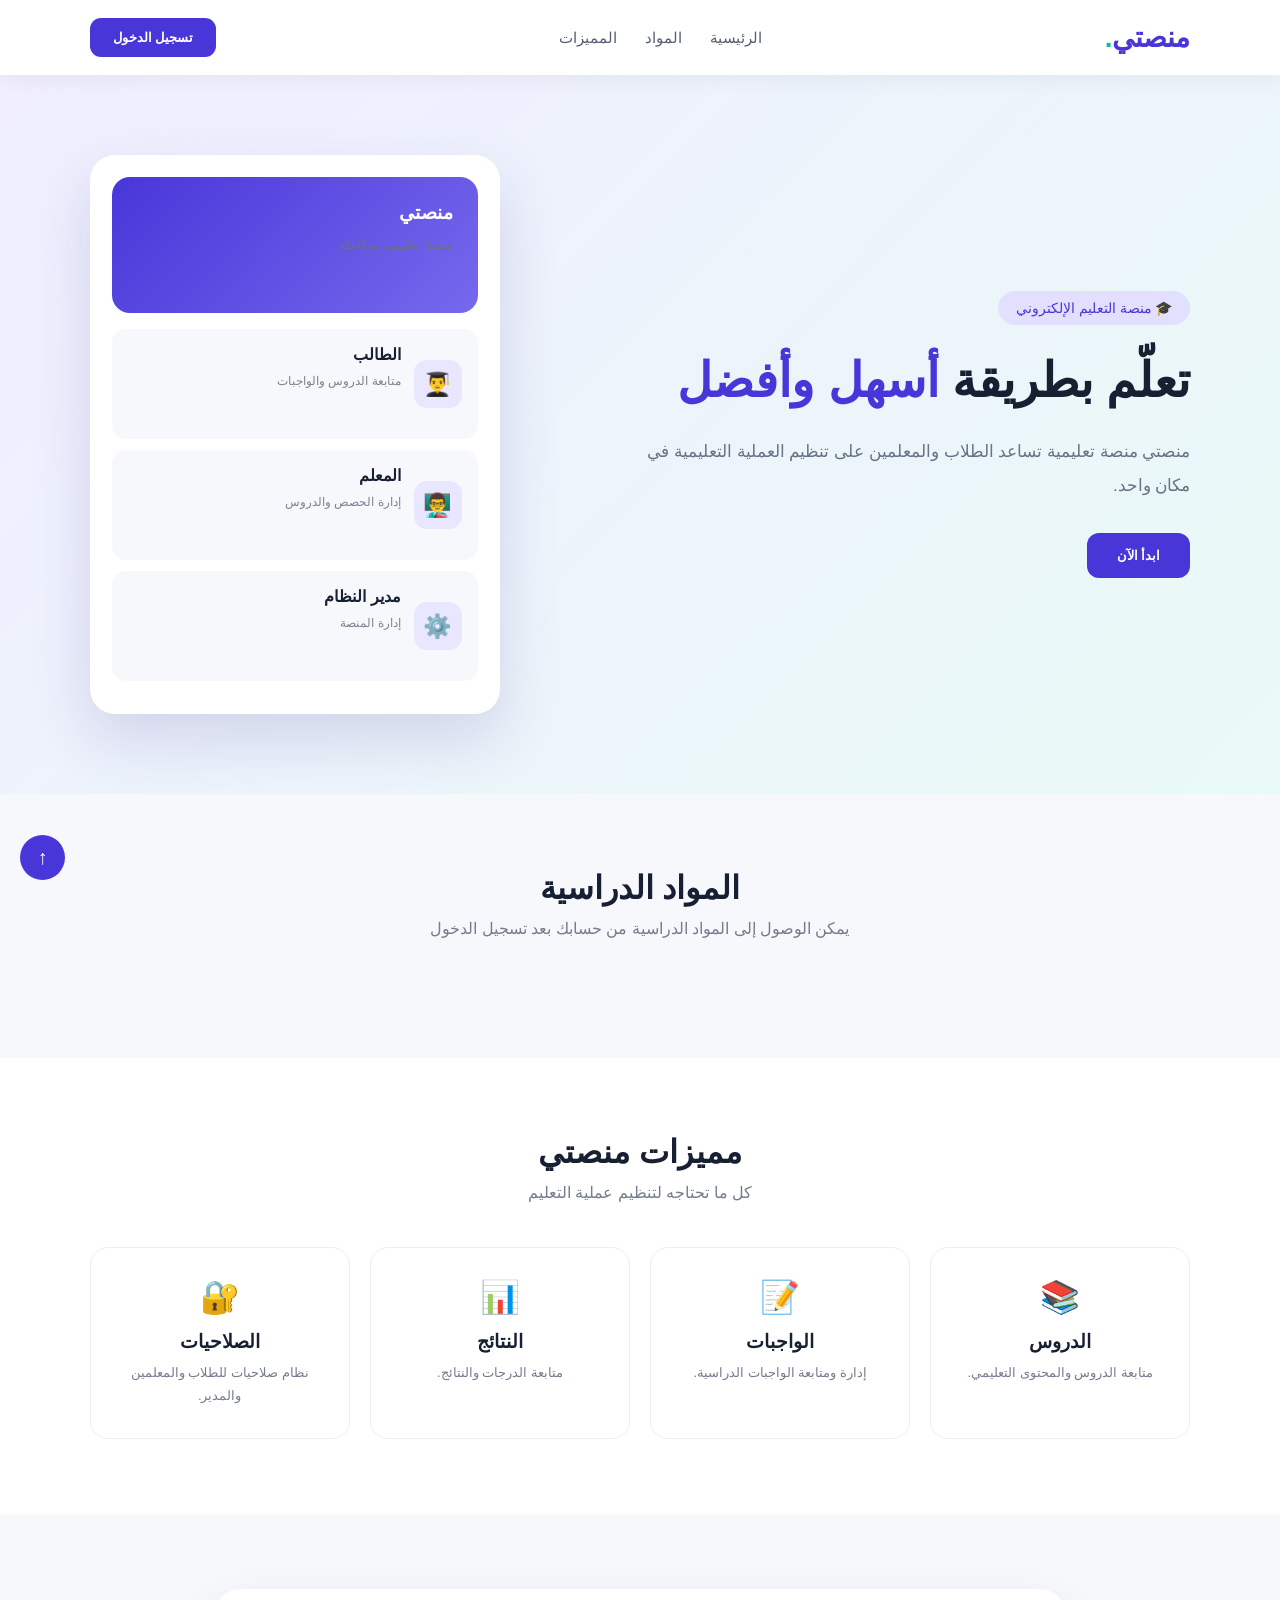
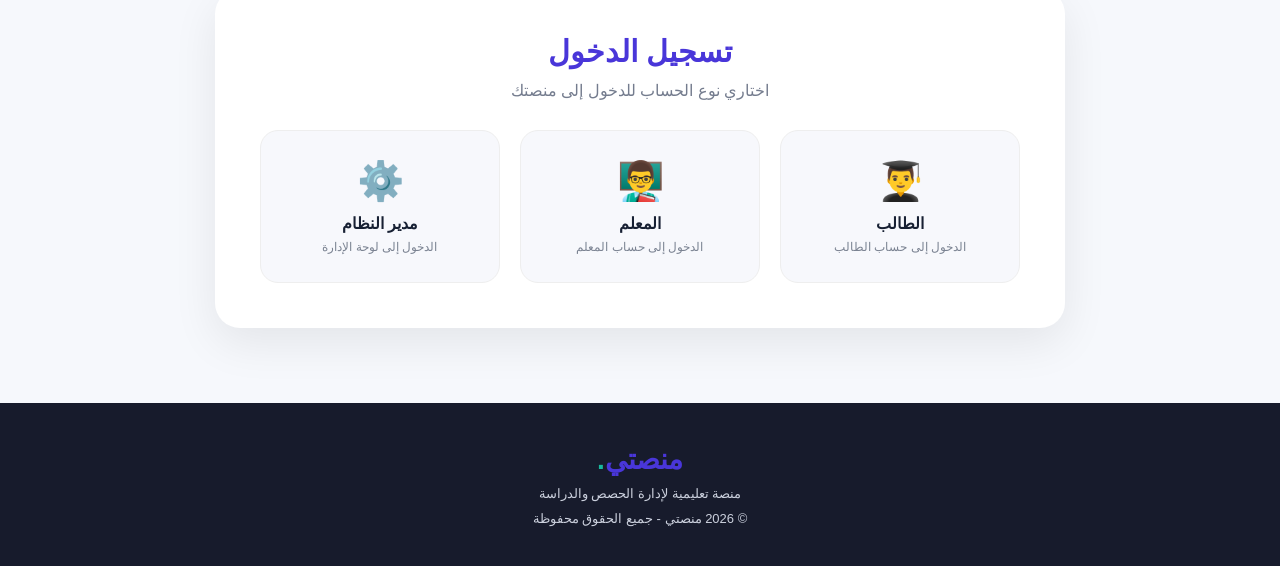
==== commit 642e8090: "Update index.html" ====
--- a/index.html
+++ b/index.html
@@ -2,23 +2,18 @@
 <html lang="ar" dir="rtl">
 
 <head>
-
 <meta charset="UTF-8">
 <meta name="viewport" content="width=device-width, initial-scale=1.0">
 
 <title>منصتي | منصة التعليم</title>
 
 <style>
-
-/* =========================
-   الإعدادات العامة
-========================= */
 
 *{
     margin:0;
     padding:0;
     box-sizing:border-box;
-    font-family:Tahoma, Arial, sans-serif;
+    font-family:Tahoma,Arial,sans-serif;
 }
 
 html{
@@ -30,18 +25,17 @@
     color:#172033;
 }
 
-/* =========================
-   الشريط العلوي
-========================= */
+/* ================= HEADER ================= */
 
 header{
     height:75px;
-    background:#ffffff;
+    background:white;
     display:flex;
     align-items:center;
     justify-content:space-between;
     padding:0 7%;
     box-shadow:0 3px 20px rgba(0,0,0,.06);
+
     position:sticky;
     top:0;
     z-index:1000;
@@ -59,8 +53,7 @@
 
 nav{
     display:flex;
-    align-items:center;
-    gap:25px;
+    gap:28px;
 }
 
 nav a{
@@ -75,28 +68,25 @@
 }
 
 .login-btn{
-    text-decoration:none;
+    border:none;
     background:#4936d9;
     color:white;
-    padding:11px 22px;
-    border-radius:10px;
-    transition:.3s;
-}
-
-.login-btn:hover{
-    background:#3827b8;
-}
-
-/* =========================
-   الصفحة الرئيسية
-========================= */
+    padding:12px 23px;
+    border-radius:11px;
+    cursor:pointer;
+    font-weight:bold;
+}
+
+/* ================= HERO ================= */
 
 .hero{
     min-height:570px;
     padding:80px 7%;
+
     display:flex;
     align-items:center;
     justify-content:space-between;
+
     gap:50px;
 
     background:
@@ -113,11 +103,16 @@
 
 .badge{
     display:inline-block;
+
     background:#e3e0ff;
     color:#4936d9;
+
     padding:9px 18px;
+
     border-radius:30px;
+
     margin-bottom:22px;
+
     font-size:14px;
 }
 
@@ -133,296 +128,50 @@
 
 .hero p{
     color:#697286;
+
     font-size:17px;
+
     line-height:2;
+
     margin-bottom:30px;
 }
 
-.hero-buttons{
-    display:flex;
-    gap:14px;
-}
-
-.btn{
+.start-btn{
+    display:inline-block;
+
+    background:#4936d9;
+
+    color:white;
+
     text-decoration:none;
-    padding:14px 26px;
+
+    padding:15px 30px;
+
     border-radius:12px;
+
     font-weight:bold;
-}
-
-.primary{
-    background:#4936d9;
-    color:white;
-}
-
-.secondary{
-    background:white;
-    color:#4936d9;
-    border:1px solid #ddd9ff;
-}
-
-/* =========================
-   بطاقة المنصة
-========================= */
+
+    border:none;
+
+    cursor:pointer;
+}
+
+/* ================= DASHBOARD ================= */
 
 .dashboard{
     width:410px;
+
     background:white;
+
     padding:22px;
+
     border-radius:25px;
-    box-shadow:0 25px 60px rgba(60,50,150,.16);
+
+    box-shadow:
+    0 25px 60px rgba(60,50,150,.16);
 }
 
 .dashboard-top{
-    background:linear-gradient(
-        135deg,
-        #4936d9,
-        #7669ed
-    );
-
-    color:white;
-    padding:24px;
-    border-radius:18px;
-    margin-bottom:16px;
-}
-
-.dashboard-top h3{
-    font-size:22px;
-    margin-bottom:8px;
-}
-
-.dashboard-top p{
-    opacity:.9;
-    font-size:13px;
-}
-
-.user-card{
-    display:flex;
-    align-items:center;
-    gap:13px;
-    background:#f7f8fc;
-    padding:16px;
-    border-radius:14px;
-    margin-bottom:11px;
-}
-
-.user-icon{
-    width:48px;
-    height:48px;
-    background:#e9e6ff;
-    border-radius:13px;
-
-    display:flex;
-    align-items:center;
-    justify-content:center;
-
-    font-size:23px;
-}
-
-.user-card p{
-    color:#7b8392;
-    font-size:12px;
-    margin-top:5px;
-}
-
-/* =========================
-   الأقسام
-========================= */
-
-section{
-    padding:75px 7%;
-}
-
-.section-title{
-    text-align:center;
-    margin-bottom:45px;
-}
-
-.section-title h2{
-    font-size:32px;
-    margin-bottom:12px;
-}
-
-.section-title p{
-    color:#747c8e;
-}
-
-/* =========================
-   المستخدمون
-========================= */
-
-.users{
-    display:grid;
-    grid-template-columns:
-    repeat(3,1fr);
-
-    gap:25px;
-}
-
-.user-box{
-    background:white;
-    padding:35px 25px;
-    text-align:center;
-    border-radius:22px;
-
-    box-shadow:
-    0 8px 30px rgba(0,0,0,.05);
-
-    transition:.3s;
-}
-
-.user-box:hover{
-    transform:translateY(-8px);
-}
-
-.big-icon{
-    width:80px;
-    height:80px;
-
-    margin:0 auto 20px;
-
-    border-radius:22px;
-
-    background:#eeeaff;
-
-    display:flex;
-    align-items:center;
-    justify-content:center;
-
-    font-size:38px;
-}
-
-.user-box h3{
-    margin-bottom:12px;
-}
-
-.user-box p{
-    color:#747c8e;
-    line-height:1.9;
-    font-size:14px;
-}
-
-/* =========================
-   المواد الدراسية
-========================= */
-
-.subjects-section{
-    background:#ffffff;
-}
-
-.subjects{
-    display:grid;
-    grid-template-columns:
-    repeat(3,1fr);
-
-    gap:25px;
-}
-
-.subject{
-    background:#f8f9fd;
-
-    border:1px solid #eeeeee;
-
-    padding:30px;
-
-    border-radius:20px;
-
-    text-align:center;
-
-    transition:.3s;
-}
-
-.subject:hover{
-    transform:translateY(-6px);
-
-    box-shadow:
-    0 12px 30px rgba(0,0,0,.06);
-}
-
-.subject-icon{
-    width:70px;
-    height:70px;
-
-    margin:0 auto 18px;
-
-    border-radius:20px;
-
-    background:#eae7ff;
-
-    display:flex;
-    align-items:center;
-    justify-content:center;
-
-    font-size:32px;
-}
-
-.subject h3{
-    margin-bottom:10px;
-}
-
-.subject p{
-    color:#747c8e;
-    font-size:14px;
-    line-height:1.8;
-}
-
-/* =========================
-   المميزات
-========================= */
-
-.features{
-    background:#f6f8fc;
-}
-
-.feature-grid{
-    display:grid;
-
-    grid-template-columns:
-    repeat(4,1fr);
-
-    gap:20px;
-}
-
-.feature{
-    background:white;
-
-    padding:28px 20px;
-
-    border-radius:18px;
-
-    text-align:center;
-
-    border:1px solid #eeeeee;
-}
-
-.feature-icon{
-    font-size:32px;
-    margin-bottom:15px;
-}
-
-.feature h3{
-    margin-bottom:8px;
-}
-
-.feature p{
-    color:#747c8e;
-    font-size:13px;
-    line-height:1.8;
-}
-
-/* =========================
-   تسجيل الدخول
-========================= */
-
-.login-section{
-    background:#ffffff;
-}
-
-.login-box{
-    max-width:750px;
-
-    margin:auto;
-
     background:
     linear-gradient(
         135deg,
@@ -432,59 +181,321 @@
 
     color:white;
 
-    padding:55px 35px;
-
-    border-radius:28px;
-
+    padding:25px;
+
+    border-radius:18px;
+
+    margin-bottom:16px;
+}
+
+.dashboard-top h3{
+    margin-bottom:8px;
+}
+
+.dashboard-top p{
+    font-size:13px;
+    opacity:.9;
+}
+
+.dashboard-item{
+    display:flex;
+
+    align-items:center;
+
+    gap:13px;
+
+    background:#f7f8fc;
+
+    padding:16px;
+
+    border-radius:14px;
+
+    margin-bottom:11px;
+}
+
+.dashboard-icon{
+    width:48px;
+    height:48px;
+
+    border-radius:13px;
+
+    background:#e9e6ff;
+
+    display:flex;
+
+    align-items:center;
+    justify-content:center;
+
+    font-size:23px;
+}
+
+.dashboard-item p{
+    color:#7b8392;
+
+    font-size:12px;
+
+    margin-top:5px;
+}
+
+/* ================= FEATURES ================= */
+
+section{
+    padding:75px 7%;
+}
+
+.section-title{
     text-align:center;
+    margin-bottom:45px;
+}
+
+.section-title h2{
+    font-size:32px;
+    margin-bottom:12px;
+}
+
+.section-title p{
+    color:#747c8e;
+}
+
+.features{
+    background:white;
+}
+
+.feature-grid{
+    display:grid;
+
+    grid-template-columns:
+    repeat(4,1fr);
+
+    gap:20px;
+}
+
+.feature{
+    padding:30px 20px;
+
+    border:1px solid #eeeeee;
+
+    border-radius:18px;
+
+    text-align:center;
+
+    background:#fff;
+
+    transition:.3s;
+}
+
+.feature:hover{
+    transform:translateY(-6px);
 
     box-shadow:
-    0 20px 50px rgba(73,54,217,.2);
+    0 12px 30px rgba(0,0,0,.06);
+}
+
+.feature-icon{
+    font-size:32px;
+
+    margin-bottom:15px;
+}
+
+.feature h3{
+    margin-bottom:8px;
+}
+
+.feature p{
+    color:#747c8e;
+
+    font-size:13px;
+
+    line-height:1.8;
+}
+
+/* ================= LOGIN ================= */
+
+.login-section{
+    background:#f6f8fc;
+}
+
+.login-box{
+    max-width:850px;
+
+    margin:auto;
+
+    background:white;
+
+    padding:45px;
+
+    border-radius:25px;
+
+    box-shadow:
+    0 15px 45px rgba(0,0,0,.08);
+
+    text-align:center;
 }
 
 .login-box h2{
+    color:#4936d9;
+
     font-size:30px;
-    margin-bottom:15px;
-}
-
-.login-box p{
-    line-height:1.9;
-    opacity:.9;
+
+    margin-bottom:12px;
+}
+
+.login-box > p{
+    color:#747c8e;
+
     margin-bottom:30px;
 }
 
 .login-options{
-    display:flex;
-    justify-content:center;
-    flex-wrap:wrap;
-    gap:12px;
-}
-
-.login-options button{
+    display:grid;
+
+    grid-template-columns:
+    repeat(3,1fr);
+
+    gap:20px;
+}
+
+.role-btn{
     border:none;
 
-    background:white;
+    background:#f7f8fc;
+
+    padding:28px 15px;
+
+    border-radius:18px;
+
+    cursor:pointer;
+
+    transition:.3s;
+
+    border:1px solid #eeeeee;
+}
+
+.role-btn:hover{
+    background:#eeeaff;
+
+    border-color:#4936d9;
+
+    transform:translateY(-5px);
+}
+
+.role-icon{
+    font-size:38px;
+
+    margin-bottom:12px;
+}
+
+.role-btn h3{
+    color:#172033;
+
+    margin-bottom:7px;
+}
+
+.role-btn p{
+    color:#7b8392;
+
+    font-size:12px;
+}
+
+/* ================= LOGIN FORM ================= */
+
+.login-form{
+    display:none;
+
+    max-width:450px;
+
+    margin:30px auto 0;
+
+    text-align:right;
+}
+
+.login-form.show{
+    display:block;
+}
+
+.selected-role{
+    text-align:center;
 
     color:#4936d9;
 
-    padding:14px 24px;
-
-    border-radius:11px;
+    font-size:20px;
 
     font-weight:bold;
 
+    margin-bottom:25px;
+}
+
+.form-group{
+    margin-bottom:17px;
+}
+
+.form-group label{
+    display:block;
+
+    margin-bottom:7px;
+
+    color:#454d5d;
+
+    font-size:14px;
+}
+
+.form-group input{
+    width:100%;
+
+    padding:13px;
+
+    border:1px solid #ddd;
+
+    border-radius:10px;
+
+    outline:none;
+
+    font-size:14px;
+}
+
+.form-group input:focus{
+    border-color:#4936d9;
+}
+
+.submit-btn{
+    width:100%;
+
+    border:none;
+
+    background:#4936d9;
+
+    color:white;
+
+    padding:14px;
+
+    border-radius:10px;
+
     cursor:pointer;
 
-    transition:.3s;
-}
-
-.login-options button:hover{
-    transform:translateY(-3px);
-}
-
-/* =========================
-   الفوتر
-========================= */
+    font-weight:bold;
+
+    margin-top:5px;
+}
+
+.back-btn{
+    width:100%;
+
+    border:none;
+
+    background:#eeeaff;
+
+    color:#4936d9;
+
+    padding:12px;
+
+    border-radius:10px;
+
+    cursor:pointer;
+
+    margin-top:10px;
+}
+
+/* ================= FOOTER ================= */
 
 footer{
     background:#171b2c;
@@ -496,23 +507,19 @@
     padding:40px 7%;
 }
 
-footer .logo{
-    margin-bottom:12px;
-}
-
 footer p{
     font-size:13px;
-    line-height:1.8;
-}
-
-/* =========================
-   زر العودة للأعلى
-========================= */
+
+    margin-top:10px;
+}
+
+/* ================= TOP BUTTON ================= */
 
 .top-button{
     position:fixed;
 
     bottom:20px;
+
     left:20px;
 
     width:45px;
@@ -529,14 +536,9 @@
     font-size:20px;
 
     cursor:pointer;
-
-    box-shadow:
-    0 5px 20px rgba(0,0,0,.15);
-}
-
-/* =========================
-   الهاتف
-========================= */
+}
+
+/* ================= MOBILE ================= */
 
 @media(max-width:900px){
 
@@ -550,16 +552,14 @@
 
     .hero{
         flex-direction:column;
+
         text-align:center;
+
         padding:60px 5%;
     }
 
     .hero h1{
         font-size:36px;
-    }
-
-    .hero-buttons{
-        justify-content:center;
     }
 
     .dashboard{
@@ -567,19 +567,15 @@
         max-width:410px;
     }
 
-    .users,
-    .subjects{
-        grid-template-columns:1fr;
-    }
-
     .feature-grid{
         grid-template-columns:
         repeat(2,1fr);
     }
 
-    section{
-        padding:55px 5%;
+    .login-options{
+        grid-template-columns:1fr;
     }
+
 }
 
 @media(max-width:500px){
@@ -592,14 +588,6 @@
         grid-template-columns:1fr;
     }
 
-    .hero-buttons{
-        flex-direction:column;
-    }
-
-    .btn{
-        display:block;
-    }
-
 }
 
 </style>
@@ -610,9 +598,7 @@
 <body>
 
 
-<!-- =========================
-     الشريط العلوي
-========================= -->
+<!-- ================= HEADER ================= -->
 
 <header>
 
@@ -626,12 +612,8 @@
             الرئيسية
         </a>
 
-        <a href="#users">
-            المستخدمون
-        </a>
-
         <a href="#subjects">
-            المواد الدراسية
+            المواد
         </a>
 
         <a href="#features">
@@ -640,19 +622,17 @@
 
     </nav>
 
-    <a
-        href="#login"
+    <button
         class="login-btn"
+        onclick="goLogin()"
     >
         تسجيل الدخول
-    </a>
+    </button>
 
 </header>
 
 
-<!-- =========================
-     الرئيسية
-========================= -->
+<!-- ================= HOME ================= -->
 
 <section
     class="hero"
@@ -662,7 +642,7 @@
     <div class="hero-text">
 
         <div class="badge">
-            🎓 منصة تعليم إلكتروني
+            🎓 منصة التعليم الإلكتروني
         </div>
 
         <h1>
@@ -676,55 +656,40 @@
 
         <p>
 
-            منصتي منصة تعليمية متكاملة
-            تساعد الطلاب على متابعة دراستهم،
-            وتمكّن المعلمين من إدارة الدروس،
-            وتوفر لمدير النظام أدوات لإدارة
-            المنصة والمستخدمين.
+            منصتي منصة تعليمية تساعد
+            الطلاب والمعلمين على تنظيم
+            العملية التعليمية في مكان واحد.
 
         </p>
 
-        <div class="hero-buttons">
-
-            <a
-                href="#login"
-                class="btn primary"
-            >
-                ابدأ الآن
-            </a>
-
-            <a
-                href="#subjects"
-                class="btn secondary"
-            >
-                المواد الدراسية
-            </a>
+        <button
+            class="start-btn"
+            onclick="goLogin()"
+        >
+            ابدأ الآن
+        </button>
+
+    </div>
+
+
+    <div class="dashboard">
+
+        <div class="dashboard-top">
+
+            <h3>
+                منصتي
+            </h3>
+
+            <p>
+                منصة تعليمية متكاملة
+            </p>
 
         </div>
 
-    </div>
-
-
-    <!-- بطاقة توضيحية -->
-
-    <div class="dashboard">
-
-        <div class="dashboard-top">
-
-            <h3>
-                منصة منصتي
-            </h3>
-
-            <p>
-                نظام تعليمي متكامل
-            </p>
-
-        </div>
-
-
-        <div class="user-card">
-
-            <div class="user-icon">
+
+        <div class="dashboard-item">
+
+            <div class="dashboard-icon">
                 👨‍🎓
             </div>
 
@@ -735,7 +700,7 @@
                 </strong>
 
                 <p>
-                    الدروس والواجبات والنتائج
+                    متابعة الدروس والواجبات
                 </p>
 
             </div>
@@ -743,9 +708,9 @@
         </div>
 
 
-        <div class="user-card">
-
-            <div class="user-icon">
+        <div class="dashboard-item">
+
+            <div class="dashboard-icon">
                 👨‍🏫
             </div>
 
@@ -756,7 +721,7 @@
                 </strong>
 
                 <p>
-                    إدارة الحصص والطلاب
+                    إدارة الحصص والدروس
                 </p>
 
             </div>
@@ -764,9 +729,9 @@
         </div>
 
 
-        <div class="user-card">
-
-            <div class="user-icon">
+        <div class="dashboard-item">
+
+            <div class="dashboard-icon">
                 ⚙️
             </div>
 
@@ -777,7 +742,7 @@
                 </strong>
 
                 <p>
-                    إدارة المنصة والمستخدمين
+                    إدارة المنصة
                 </p>
 
             </div>
@@ -789,102 +754,9 @@
 </section>
 
 
-<!-- =========================
-     المستخدمون
-========================= -->
-
-<section id="users">
-
-    <div class="section-title">
-
-        <h2>
-            مستخدمو منصتي
-        </h2>
-
-        <p>
-            لكل مستخدم صلاحيات ووظائف خاصة به
-        </p>
-
-    </div>
-
-
-    <div class="users">
-
-
-        <div class="user-box">
-
-            <div class="big-icon">
-                👨‍🎓
-            </div>
-
-            <h3>
-                الطالب
-            </h3>
-
-            <p>
-
-                يستطيع الطالب الدخول إلى المواد،
-                مشاهدة الدروس والحصص،
-                متابعة الواجبات والنتائج.
-
-            </p>
-
-        </div>
-
-
-        <div class="user-box">
-
-            <div class="big-icon">
-                👨‍🏫
-            </div>
-
-            <h3>
-                المعلم
-            </h3>
-
-            <p>
-
-                يستطيع المعلم إدارة الحصص،
-                إضافة الدروس والواجبات،
-                ومتابعة الطلاب.
-
-            </p>
-
-        </div>
-
-
-        <div class="user-box">
-
-            <div class="big-icon">
-                ⚙️
-            </div>
-
-            <h3>
-                مدير النظام
-            </h3>
-
-            <p>
-
-                يستطيع مدير النظام إدارة
-                الطلاب والمعلمين والمواد
-                ومتابعة النظام بالكامل.
-
-            </p>
-
-        </div>
-
-
-    </div>
-
-</section>
-
-
-<!-- =========================
-     المواد الدراسية
-========================= -->
+<!-- ================= SUBJECTS TITLE ================= -->
 
 <section
-    class="subjects-section"
     id="subjects"
 >
 
@@ -895,77 +767,15 @@
         </h2>
 
         <p>
-            هنا ستظهر المواد التي تتم إضافتها إلى المنصة
+            يمكن الوصول إلى المواد الدراسية من حسابك بعد تسجيل الدخول
         </p>
 
     </div>
 
-
-    <div class="subjects">
-
-
-        <div class="subject">
-
-            <div class="subject-icon">
-                📚
-            </div>
-
-            <h3>
-                مادة دراسية
-            </h3>
-
-            <p>
-                سيتم إضافة اسم المادة
-                ومحتواها لاحقًا.
-            </p>
-
-        </div>
-
-
-        <div class="subject">
-
-            <div class="subject-icon">
-                📖
-            </div>
-
-            <h3>
-                مادة دراسية
-            </h3>
-
-            <p>
-                سيتم إضافة اسم المادة
-                ومحتواها لاحقًا.
-            </p>
-
-        </div>
-
-
-        <div class="subject">
-
-            <div class="subject-icon">
-                📝
-            </div>
-
-            <h3>
-                مادة دراسية
-            </h3>
-
-            <p>
-                سيتم إضافة اسم المادة
-                ومحتواها لاحقًا.
-            </p>
-
-        </div>
-
-
-    </div>
-
 </section>
 
 
-<!-- =========================
-     المميزات
-========================= -->
+<!-- ================= FEATURES ================= -->
 
 <section
     class="features"
@@ -975,11 +785,11 @@
     <div class="section-title">
 
         <h2>
-            مميزات المنصة
+            مميزات منصتي
         </h2>
 
         <p>
-            أدوات تساعد على تنظيم عملية التعليم
+            كل ما تحتاجه لتنظيم عملية التعليم
         </p>
 
     </div>
@@ -999,8 +809,7 @@
             </h3>
 
             <p>
-                عرض وتنظيم المحتوى
-                والدروس التعليمية.
+                متابعة الدروس والمحتوى التعليمي.
             </p>
 
         </div>
@@ -1017,8 +826,7 @@
             </h3>
 
             <p>
-                إنشاء ومتابعة الواجبات
-                والأنشطة الدراسية.
+                إدارة ومتابعة الواجبات الدراسية.
             </p>
 
         </div>
@@ -1035,7 +843,7 @@
             </h3>
 
             <p>
-                متابعة نتائج وتقدم الطلاب.
+                متابعة الدرجات والنتائج.
             </p>
 
         </div>
@@ -1052,7 +860,7 @@
             </h3>
 
             <p>
-                صلاحيات مختلفة لكل مستخدم.
+                نظام صلاحيات للطلاب والمعلمين والمدير.
             </p>
 
         </div>
@@ -1063,9 +871,7 @@
 </section>
 
 
-<!-- =========================
-     تسجيل الدخول
-========================= -->
+<!-- ================= LOGIN ================= -->
 
 <section
     class="login-section"
@@ -1075,46 +881,148 @@
     <div class="login-box">
 
         <h2>
-            الدخول إلى منصتي
+            تسجيل الدخول
         </h2>
 
         <p>
-            اختر نوع الحساب للدخول إلى المساحة الخاصة بك.
+            اختاري نوع الحساب للدخول إلى منصتك
         </p>
 
 
-        <div class="login-options">
+        <!-- اختيار المستخدم -->
+
+        <div
+            class="login-options"
+            id="roleOptions"
+        >
 
             <button
-                onclick="login('الطالب')"
+                class="role-btn"
+                onclick="selectRole('الطالب')"
             >
-                👨‍🎓 طالب
+
+                <div class="role-icon">
+                    👨‍🎓
+                </div>
+
+                <h3>
+                    الطالب
+                </h3>
+
+                <p>
+                    الدخول إلى حساب الطالب
+                </p>
+
             </button>
 
 
             <button
-                onclick="login('المعلم')"
+                class="role-btn"
+                onclick="selectRole('المعلم')"
             >
-                👨‍🏫 معلم
+
+                <div class="role-icon">
+                    👨‍🏫
+                </div>
+
+                <h3>
+                    المعلم
+                </h3>
+
+                <p>
+                    الدخول إلى حساب المعلم
+                </p>
+
             </button>
 
 
             <button
-                onclick="login('مدير النظام')"
+                class="role-btn"
+                onclick="selectRole('مدير النظام')"
             >
-                ⚙️ مدير النظام
+
+                <div class="role-icon">
+                    ⚙️
+                </div>
+
+                <h3>
+                    مدير النظام
+                </h3>
+
+                <p>
+                    الدخول إلى لوحة الإدارة
+                </p>
+
             </button>
 
         </div>
 
+
+        <!-- نموذج تسجيل الدخول -->
+
+        <div
+            class="login-form"
+            id="loginForm"
+        >
+
+            <div
+                class="selected-role"
+                id="selectedRole"
+            >
+            </div>
+
+
+            <div class="form-group">
+
+                <label>
+                    البريد الإلكتروني
+                </label>
+
+                <input
+                    type="email"
+                    placeholder="أدخل البريد الإلكتروني"
+                >
+
+            </div>
+
+
+            <div class="form-group">
+
+                <label>
+                    كلمة المرور
+                </label>
+
+                <input
+                    type="password"
+                    placeholder="أدخل كلمة المرور"
+                >
+
+            </div>
+
+
+            <button
+                class="submit-btn"
+                onclick="loginUser()"
+            >
+                دخول
+            </button>
+
+
+            <button
+                class="back-btn"
+                onclick="backToRoles()"
+            >
+                العودة لاختيار نوع الحساب
+            </button>
+
+        </div>
+
     </div>
 
 </section>
 
 
-<!-- =========================
-     الفوتر
-========================= -->
+<!-- ================= FOOTER ================= -->
 
 <footer>
 
@@ -1133,11 +1041,14 @@
 </footer>
 
 
-<!-- زر العودة للأعلى -->
+<!-- ================= TOP BUTTON ================= -->
 
 <button
     class="top-button"
-    onclick="window.scrollTo({top:0,behavior:'smooth'})"
+    onclick="window.scrollTo({
+        top:0,
+        behavior:'smooth'
+    })"
 >
     ↑
 </button>
@@ -1145,12 +1056,60 @@
 
 <script>
 
-function login(type){
+/* الانتقال لتسجيل الدخول */
+
+function goLogin(){
+
+    document
+    .getElementById("login")
+    .scrollIntoView({
+        behavior:"smooth"
+    });
+
+}
+
+
+/* اختيار نوع الحساب */
+
+function selectRole(role){
+
+    document
+    .getElementById("roleOptions")
+    .style.display="none";
+
+    document
+    .getElementById("loginForm")
+    .classList.add("show");
+
+    document
+    .getElementById("selectedRole")
+    .innerHTML=
+    "تسجيل الدخول — " + role;
+
+}
+
+
+/* العودة لاختيار المستخدم */
+
+function backToRoles(){
+
+    document
+    .getElementById("loginForm")
+    .classList.remove("show");
+
+    document
+    .getElementById("roleOptions")
+    .style.display="grid";
+
+}
+
+
+/* زر الدخول */
+
+function loginUser(){
 
     alert(
-        "تم اختيار حساب " +
-        type +
-        "\nسيتم تجهيز صفحة الدخول الخاصة به في الخطوة القادمة."
+        "تم إرسال بيانات تسجيل الدخول."
     );
 
 }
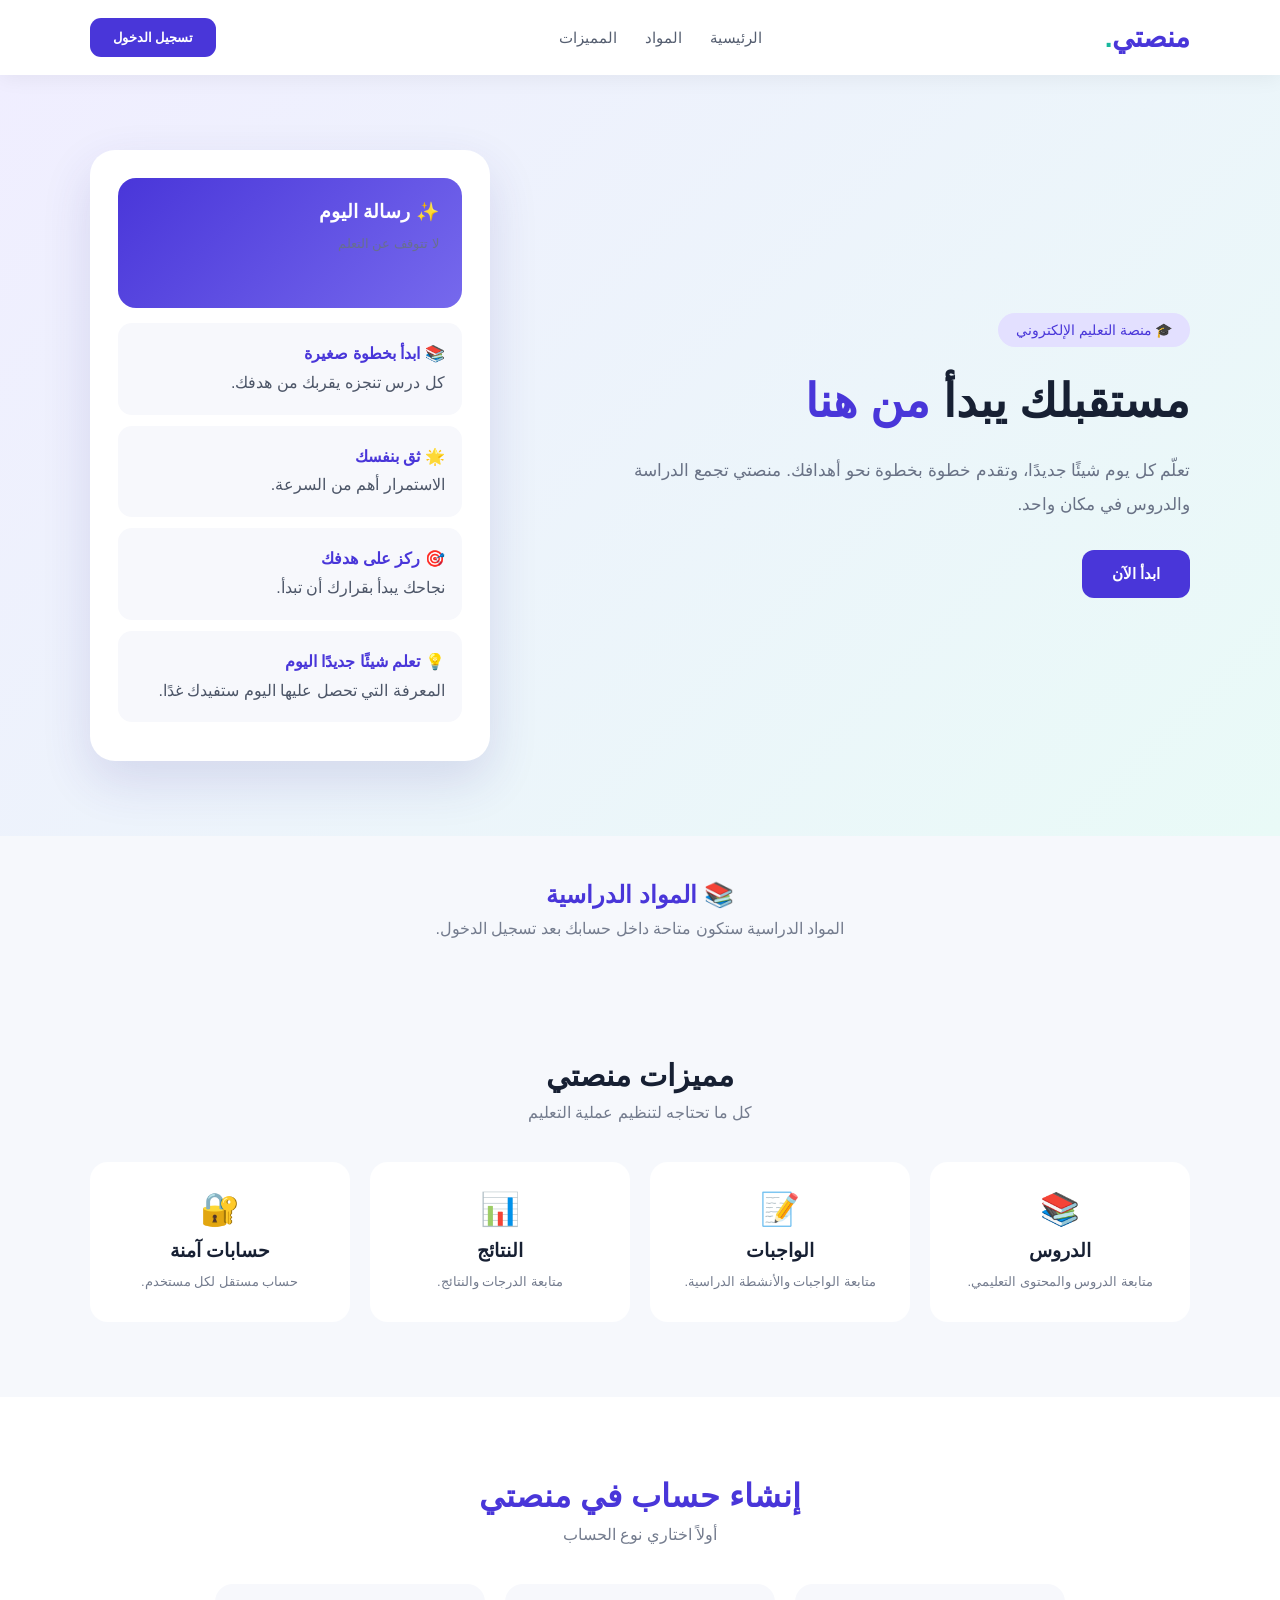
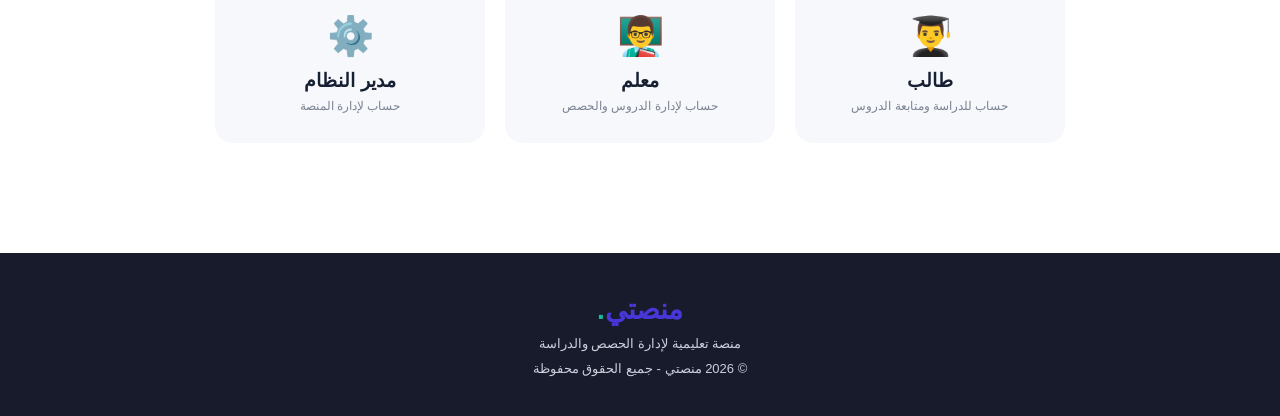
==== commit c16b38fb: "Update index.html" ====
--- a/index.html
+++ b/index.html
@@ -25,7 +25,7 @@
     color:#172033;
 }
 
-/* ================= HEADER ================= */
+/* ===== HEADER ===== */
 
 header{
     height:75px;
@@ -35,7 +35,6 @@
     justify-content:space-between;
     padding:0 7%;
     box-shadow:0 3px 20px rgba(0,0,0,.06);
-
     position:sticky;
     top:0;
     z-index:1000;
@@ -60,7 +59,6 @@
     text-decoration:none;
     color:#555e70;
     font-size:15px;
-    transition:.3s;
 }
 
 nav a:hover{
@@ -77,47 +75,34 @@
     font-weight:bold;
 }
 
-/* ================= HERO ================= */
+/* ===== HERO ===== */
 
 .hero{
-    min-height:570px;
-    padding:80px 7%;
-
+    min-height:540px;
+    padding:75px 7%;
     display:flex;
     align-items:center;
     justify-content:space-between;
-
     gap:50px;
-
-    background:
-    linear-gradient(
-        135deg,
-        #f0eeff,
-        #e9faf7
-    );
+    background:linear-gradient(135deg,#f0eeff,#e9faf7);
 }
 
 .hero-text{
-    max-width:580px;
+    max-width:600px;
 }
 
 .badge{
     display:inline-block;
-
     background:#e3e0ff;
     color:#4936d9;
-
     padding:9px 18px;
-
     border-radius:30px;
-
     margin-bottom:22px;
-
     font-size:14px;
 }
 
 .hero h1{
-    font-size:48px;
+    font-size:46px;
     line-height:1.4;
     margin-bottom:20px;
 }
@@ -128,419 +113,279 @@
 
 .hero p{
     color:#697286;
-
     font-size:17px;
-
     line-height:2;
-
-    margin-bottom:30px;
+    margin-bottom:28px;
 }
 
 .start-btn{
-    display:inline-block;
-
     background:#4936d9;
-
     color:white;
-
-    text-decoration:none;
-
+    border:none;
     padding:15px 30px;
-
     border-radius:12px;
-
     font-weight:bold;
-
-    border:none;
-
     cursor:pointer;
-}
-
-/* ================= DASHBOARD ================= */
-
-.dashboard{
-    width:410px;
-
+    font-size:15px;
+}
+
+/* ===== MOTIVATION CARD ===== */
+
+.motivation{
+    width:400px;
     background:white;
-
-    padding:22px;
-
+    padding:28px;
     border-radius:25px;
-
-    box-shadow:
-    0 25px 60px rgba(60,50,150,.16);
-}
-
-.dashboard-top{
-    background:
-    linear-gradient(
-        135deg,
-        #4936d9,
-        #7669ed
-    );
-
+    box-shadow:0 20px 50px rgba(60,50,150,.14);
+}
+
+.motivation-title{
+    background:linear-gradient(135deg,#4936d9,#7669ed);
     color:white;
-
-    padding:25px;
-
+    padding:23px;
     border-radius:18px;
-
-    margin-bottom:16px;
-}
-
-.dashboard-top h3{
+    margin-bottom:15px;
+}
+
+.motivation-title h3{
     margin-bottom:8px;
 }
 
-.dashboard-top p{
+.motivation-title p{
     font-size:13px;
     opacity:.9;
 }
 
-.dashboard-item{
-    display:flex;
-
-    align-items:center;
-
-    gap:13px;
-
+.message{
     background:#f7f8fc;
-
-    padding:16px;
-
+    padding:17px;
     border-radius:14px;
-
     margin-bottom:11px;
-}
-
-.dashboard-icon{
-    width:48px;
-    height:48px;
-
-    border-radius:13px;
-
-    background:#e9e6ff;
-
-    display:flex;
-
-    align-items:center;
-    justify-content:center;
-
-    font-size:23px;
-}
-
-.dashboard-item p{
+    line-height:1.8;
+    color:#4d5668;
+}
+
+.message strong{
+    color:#4936d9;
+}
+
+/* ===== LOGIN ===== */
+
+.login-section{
+    padding:80px 7%;
+    background:white;
+}
+
+.login-container{
+    max-width:850px;
+    margin:auto;
+}
+
+.login-title{
+    text-align:center;
+    margin-bottom:40px;
+}
+
+.login-title h2{
+    font-size:32px;
+    color:#4936d9;
+    margin-bottom:10px;
+}
+
+.login-title p{
+    color:#747c8e;
+}
+
+/* اختيار نوع الحساب */
+
+.roles{
+    display:grid;
+    grid-template-columns:repeat(3,1fr);
+    gap:20px;
+    margin-bottom:30px;
+}
+
+.role{
+    background:#f7f8fc;
+    border:2px solid transparent;
+    padding:28px 15px;
+    border-radius:18px;
+    text-align:center;
+    cursor:pointer;
+    transition:.3s;
+}
+
+.role:hover{
+    transform:translateY(-5px);
+    border-color:#4936d9;
+}
+
+.role.selected{
+    background:#eeeaff;
+    border-color:#4936d9;
+}
+
+.role-icon{
+    font-size:38px;
+    margin-bottom:12px;
+}
+
+.role h3{
+    margin-bottom:7px;
+}
+
+.role p{
     color:#7b8392;
-
     font-size:12px;
-
-    margin-top:5px;
-}
-
-/* ================= FEATURES ================= */
-
-section{
+}
+
+/* ===== FORM ===== */
+
+.form-box{
+    display:none;
+    background:#f8f9fc;
+    padding:35px;
+    border-radius:22px;
+    border:1px solid #eeeeee;
+}
+
+.form-box.show{
+    display:block;
+}
+
+.form-title{
+    text-align:center;
+    color:#4936d9;
+    margin-bottom:25px;
+}
+
+.form-grid{
+    display:grid;
+    grid-template-columns:1fr 1fr;
+    gap:18px;
+}
+
+.form-group{
+    margin-bottom:5px;
+}
+
+.form-group.full{
+    grid-column:1 / -1;
+}
+
+.form-group label{
+    display:block;
+    margin-bottom:7px;
+    color:#424a5b;
+    font-size:14px;
+}
+
+.form-group input,
+.form-group select{
+    width:100%;
+    padding:13px;
+    border:1px solid #dfe2e8;
+    border-radius:10px;
+    outline:none;
+    background:white;
+    font-size:14px;
+}
+
+.form-group input:focus,
+.form-group select:focus{
+    border-color:#4936d9;
+}
+
+.create-btn{
+    width:100%;
+    margin-top:22px;
+    padding:14px;
+    border:none;
+    border-radius:11px;
+    background:#4936d9;
+    color:white;
+    font-weight:bold;
+    cursor:pointer;
+    font-size:15px;
+}
+
+.back-btn{
+    width:100%;
+    margin-top:10px;
+    padding:12px;
+    border:none;
+    border-radius:11px;
+    background:#eae8ff;
+    color:#4936d9;
+    cursor:pointer;
+}
+
+/* ===== FEATURES ===== */
+
+.features{
     padding:75px 7%;
+    background:#f6f8fc;
 }
 
 .section-title{
     text-align:center;
-    margin-bottom:45px;
+    margin-bottom:40px;
 }
 
 .section-title h2{
+    font-size:30px;
+    margin-bottom:10px;
+}
+
+.section-title p{
+    color:#747c8e;
+}
+
+.feature-grid{
+    display:grid;
+    grid-template-columns:repeat(4,1fr);
+    gap:20px;
+}
+
+.feature{
+    background:white;
+    padding:28px 18px;
+    border-radius:18px;
+    text-align:center;
+}
+
+.feature-icon{
     font-size:32px;
     margin-bottom:12px;
 }
 
-.section-title p{
-    color:#747c8e;
-}
-
-.features{
-    background:white;
-}
-
-.feature-grid{
-    display:grid;
-
-    grid-template-columns:
-    repeat(4,1fr);
-
-    gap:20px;
-}
-
-.feature{
-    padding:30px 20px;
-
-    border:1px solid #eeeeee;
-
-    border-radius:18px;
-
-    text-align:center;
-
-    background:#fff;
-
-    transition:.3s;
-}
-
-.feature:hover{
-    transform:translateY(-6px);
-
-    box-shadow:
-    0 12px 30px rgba(0,0,0,.06);
-}
-
-.feature-icon{
-    font-size:32px;
-
-    margin-bottom:15px;
-}
-
 .feature h3{
     margin-bottom:8px;
 }
 
 .feature p{
     color:#747c8e;
-
     font-size:13px;
-
     line-height:1.8;
 }
 
-/* ================= LOGIN ================= */
-
-.login-section{
-    background:#f6f8fc;
-}
-
-.login-box{
-    max-width:850px;
-
-    margin:auto;
-
-    background:white;
-
-    padding:45px;
-
-    border-radius:25px;
-
-    box-shadow:
-    0 15px 45px rgba(0,0,0,.08);
-
-    text-align:center;
-}
-
-.login-box h2{
-    color:#4936d9;
-
-    font-size:30px;
-
-    margin-bottom:12px;
-}
-
-.login-box > p{
-    color:#747c8e;
-
-    margin-bottom:30px;
-}
-
-.login-options{
-    display:grid;
-
-    grid-template-columns:
-    repeat(3,1fr);
-
-    gap:20px;
-}
-
-.role-btn{
-    border:none;
-
-    background:#f7f8fc;
-
-    padding:28px 15px;
-
-    border-radius:18px;
-
-    cursor:pointer;
-
-    transition:.3s;
-
-    border:1px solid #eeeeee;
-}
-
-.role-btn:hover{
-    background:#eeeaff;
-
-    border-color:#4936d9;
-
-    transform:translateY(-5px);
-}
-
-.role-icon{
-    font-size:38px;
-
-    margin-bottom:12px;
-}
-
-.role-btn h3{
-    color:#172033;
-
-    margin-bottom:7px;
-}
-
-.role-btn p{
-    color:#7b8392;
-
-    font-size:12px;
-}
-
-/* ================= LOGIN FORM ================= */
-
-.login-form{
-    display:none;
-
-    max-width:450px;
-
-    margin:30px auto 0;
-
-    text-align:right;
-}
-
-.login-form.show{
-    display:block;
-}
-
-.selected-role{
-    text-align:center;
-
-    color:#4936d9;
-
-    font-size:20px;
-
-    font-weight:bold;
-
-    margin-bottom:25px;
-}
-
-.form-group{
-    margin-bottom:17px;
-}
-
-.form-group label{
-    display:block;
-
-    margin-bottom:7px;
-
-    color:#454d5d;
-
-    font-size:14px;
-}
-
-.form-group input{
-    width:100%;
-
-    padding:13px;
-
-    border:1px solid #ddd;
-
-    border-radius:10px;
-
-    outline:none;
-
-    font-size:14px;
-}
-
-.form-group input:focus{
-    border-color:#4936d9;
-}
-
-.submit-btn{
-    width:100%;
-
-    border:none;
-
-    background:#4936d9;
-
-    color:white;
-
-    padding:14px;
-
-    border-radius:10px;
-
-    cursor:pointer;
-
-    font-weight:bold;
-
-    margin-top:5px;
-}
-
-.back-btn{
-    width:100%;
-
-    border:none;
-
-    background:#eeeaff;
-
-    color:#4936d9;
-
-    padding:12px;
-
-    border-radius:10px;
-
-    cursor:pointer;
-
-    margin-top:10px;
-}
-
-/* ================= FOOTER ================= */
+/* ===== FOOTER ===== */
 
 footer{
     background:#171b2c;
-
     color:#cbd0dd;
-
     text-align:center;
-
     padding:40px 7%;
 }
 
 footer p{
     font-size:13px;
-
     margin-top:10px;
 }
 
-/* ================= TOP BUTTON ================= */
-
-.top-button{
-    position:fixed;
-
-    bottom:20px;
-
-    left:20px;
-
-    width:45px;
-    height:45px;
-
-    border:none;
-
-    border-radius:50%;
-
-    background:#4936d9;
-
-    color:white;
-
-    font-size:20px;
-
-    cursor:pointer;
-}
-
-/* ================= MOBILE ================= */
-
-@media(max-width:900px){
+/* ===== MOBILE ===== */
+
+@media(max-width:850px){
 
     header{
         padding:0 5%;
@@ -552,30 +397,34 @@
 
     .hero{
         flex-direction:column;
-
         text-align:center;
-
         padding:60px 5%;
     }
 
     .hero h1{
-        font-size:36px;
-    }
-
-    .dashboard{
+        font-size:35px;
+    }
+
+    .motivation{
         width:100%;
-        max-width:410px;
+        max-width:400px;
+    }
+
+    .roles{
+        grid-template-columns:1fr;
+    }
+
+    .form-grid{
+        grid-template-columns:1fr;
+    }
+
+    .form-group.full{
+        grid-column:auto;
     }
 
     .feature-grid{
-        grid-template-columns:
-        repeat(2,1fr);
-    }
-
-    .login-options{
-        grid-template-columns:1fr;
-    }
-
+        grid-template-columns:1fr 1fr;
+    }
 }
 
 @media(max-width:500px){
@@ -587,13 +436,11 @@
     .feature-grid{
         grid-template-columns:1fr;
     }
-
 }
 
 </style>
 
 </head>
-
 
 <body>
 
@@ -646,20 +493,15 @@
         </div>
 
         <h1>
-
-            تعلّم بطريقة
-            <span>
-                أسهل وأفضل
-            </span>
-
+            مستقبلك يبدأ
+            <span>من هنا</span>
         </h1>
 
         <p>
-
-            منصتي منصة تعليمية تساعد
-            الطلاب والمعلمين على تنظيم
-            العملية التعليمية في مكان واحد.
-
+            تعلّم كل يوم شيئًا جديدًا،
+            وتقدم خطوة بخطوة نحو أهدافك.
+            منصتي تجمع الدراسة والدروس
+            في مكان واحد.
         </p>
 
         <button
@@ -672,81 +514,44 @@
     </div>
 
 
-    <div class="dashboard">
-
-        <div class="dashboard-top">
+    <!-- رسائل تحفيزية -->
+
+    <div class="motivation">
+
+        <div class="motivation-title">
 
             <h3>
-                منصتي
+                ✨ رسالة اليوم
             </h3>
 
             <p>
-                منصة تعليمية متكاملة
+                لا تتوقف عن التعلم
             </p>
 
         </div>
 
 
-        <div class="dashboard-item">
-
-            <div class="dashboard-icon">
-                👨‍🎓
-            </div>
-
-            <div>
-
-                <strong>
-                    الطالب
-                </strong>
-
-                <p>
-                    متابعة الدروس والواجبات
-                </p>
-
-            </div>
-
-        </div>
-
-
-        <div class="dashboard-item">
-
-            <div class="dashboard-icon">
-                👨‍🏫
-            </div>
-
-            <div>
-
-                <strong>
-                    المعلم
-                </strong>
-
-                <p>
-                    إدارة الحصص والدروس
-                </p>
-
-            </div>
-
-        </div>
-
-
-        <div class="dashboard-item">
-
-            <div class="dashboard-icon">
-                ⚙️
-            </div>
-
-            <div>
-
-                <strong>
-                    مدير النظام
-                </strong>
-
-                <p>
-                    إدارة المنصة
-                </p>
-
-            </div>
-
+        <div class="message">
+            📚 <strong>ابدأ بخطوة صغيرة</strong><br>
+            كل درس تنجزه يقربك من هدفك.
+        </div>
+
+
+        <div class="message">
+            🌟 <strong>ثق بنفسك</strong><br>
+            الاستمرار أهم من السرعة.
+        </div>
+
+
+        <div class="message">
+            🎯 <strong>ركز على هدفك</strong><br>
+            نجاحك يبدأ بقرارك أن تبدأ.
+        </div>
+
+
+        <div class="message">
+            💡 <strong>تعلم شيئًا جديدًا اليوم</strong><br>
+            المعرفة التي تحصل عليها اليوم ستفيدك غدًا.
         </div>
 
     </div>
@@ -758,19 +563,16 @@
 
 <section
     id="subjects"
+    style="padding:45px 7%;text-align:center;"
 >
 
-    <div class="section-title">
-
-        <h2>
-            المواد الدراسية
-        </h2>
-
-        <p>
-            يمكن الوصول إلى المواد الدراسية من حسابك بعد تسجيل الدخول
-        </p>
-
-    </div>
+    <h2 style="color:#4936d9;">
+        📚 المواد الدراسية
+    </h2>
+
+    <p style="color:#747c8e;margin-top:10px;">
+        المواد الدراسية ستكون متاحة داخل حسابك بعد تسجيل الدخول.
+    </p>
 
 </section>
 
@@ -797,7 +599,6 @@
 
     <div class="feature-grid">
 
-
         <div class="feature">
 
             <div class="feature-icon">
@@ -826,7 +627,7 @@
             </h3>
 
             <p>
-                إدارة ومتابعة الواجبات الدراسية.
+                متابعة الواجبات والأنشطة الدراسية.
             </p>
 
         </div>
@@ -856,49 +657,50 @@
             </div>
 
             <h3>
-                الصلاحيات
+                حسابات آمنة
             </h3>
 
             <p>
-                نظام صلاحيات للطلاب والمعلمين والمدير.
+                حساب مستقل لكل مستخدم.
             </p>
 
         </div>
 
-
     </div>
 
 </section>
 
 
-<!-- ================= LOGIN ================= -->
+<!-- ================= REGISTRATION ================= -->
 
 <section
     class="login-section"
     id="login"
 >
 
-    <div class="login-box">
-
-        <h2>
-            تسجيل الدخول
-        </h2>
-
-        <p>
-            اختاري نوع الحساب للدخول إلى منصتك
-        </p>
-
-
-        <!-- اختيار المستخدم -->
-
-        <div
-            class="login-options"
-            id="roleOptions"
-        >
-
-            <button
-                class="role-btn"
-                onclick="selectRole('الطالب')"
+    <div class="login-container">
+
+        <div class="login-title">
+
+            <h2>
+                إنشاء حساب في منصتي
+            </h2>
+
+            <p>
+                أولاً اختاري نوع الحساب
+            </p>
+
+        </div>
+
+
+        <!-- أنواع الحسابات -->
+
+        <div class="roles">
+
+
+            <div
+                class="role"
+                onclick="selectRole(this,'طالب')"
             >
 
                 <div class="role-icon">
@@ -906,19 +708,19 @@
                 </div>
 
                 <h3>
-                    الطالب
+                    طالب
                 </h3>
 
                 <p>
-                    الدخول إلى حساب الطالب
+                    حساب للدراسة ومتابعة الدروس
                 </p>
 
-            </button>
-
-
-            <button
-                class="role-btn"
-                onclick="selectRole('المعلم')"
+            </div>
+
+
+            <div
+                class="role"
+                onclick="selectRole(this,'معلم')"
             >
 
                 <div class="role-icon">
@@ -926,19 +728,19 @@
                 </div>
 
                 <h3>
-                    المعلم
+                    معلم
                 </h3>
 
                 <p>
-                    الدخول إلى حساب المعلم
+                    حساب لإدارة الدروس والحصص
                 </p>
 
-            </button>
-
-
-            <button
-                class="role-btn"
-                onclick="selectRole('مدير النظام')"
+            </div>
+
+
+            <div
+                class="role"
+                onclick="selectRole(this,'مدير النظام')"
             >
 
                 <div class="role-icon">
@@ -950,61 +752,146 @@
                 </h3>
 
                 <p>
-                    الدخول إلى لوحة الإدارة
+                    حساب لإدارة المنصة
                 </p>
 
-            </button>
-
-        </div>
-
-
-        <!-- نموذج تسجيل الدخول -->
+            </div>
+
+
+        </div>
+
+
+        <!-- نموذج التسجيل -->
 
         <div
-            class="login-form"
-            id="loginForm"
+            class="form-box"
+            id="formBox"
         >
 
-            <div
-                class="selected-role"
-                id="selectedRole"
+            <h3
+                class="form-title"
+                id="formTitle"
             >
+                بيانات الحساب
+            </h3>
+
+
+            <div class="form-grid">
+
+
+                <div class="form-group">
+
+                    <label>
+                        الاسم الأول
+                    </label>
+
+                    <input
+                        type="text"
+                        id="firstName"
+                        placeholder="أدخل الاسم الأول"
+                    >
+
+                </div>
+
+
+                <div class="form-group">
+
+                    <label>
+                        اسم العائلة
+                    </label>
+
+                    <input
+                        type="text"
+                        id="lastName"
+                        placeholder="أدخل اسم العائلة"
+                    >
+
+                </div>
+
+
+                <div class="form-group full">
+
+                    <label>
+                        البريد الإلكتروني
+                    </label>
+
+                    <input
+                        type="email"
+                        id="email"
+                        placeholder="example@email.com"
+                    >
+
+                </div>
+
+
+                <div class="form-group">
+
+                    <label>
+                        رقم الهاتف
+                    </label>
+
+                    <input
+                        type="tel"
+                        id="phone"
+                        placeholder="أدخل رقم الهاتف"
+                    >
+
+                </div>
+
+
+                <div class="form-group">
+
+                    <label>
+                        اسم المستخدم
+                    </label>
+
+                    <input
+                        type="text"
+                        id="username"
+                        placeholder="اختر اسم مستخدم"
+                    >
+
+                </div>
+
+
+                <div class="form-group">
+
+                    <label>
+                        كلمة المرور
+                    </label>
+
+                    <input
+                        type="password"
+                        id="password"
+                        placeholder="أدخل كلمة المرور"
+                    >
+
+                </div>
+
+
+                <div class="form-group">
+
+                    <label>
+                        تأكيد كلمة المرور
+                    </label>
+
+                    <input
+                        type="password"
+                        id="confirmPassword"
+                        placeholder="أعد كتابة كلمة المرور"
+                    >
+
+                </div>
+
+
             </div>
 
 
-            <div class="form-group">
-
-                <label>
-                    البريد الإلكتروني
-                </label>
-
-                <input
-                    type="email"
-                    placeholder="أدخل البريد الإلكتروني"
-                >
-
-            </div>
-
-
-            <div class="form-group">
-
-                <label>
-                    كلمة المرور
-                </label>
-
-                <input
-                    type="password"
-                    placeholder="أدخل كلمة المرور"
-                >
-
-            </div>
-
-
             <button
-                class="submit-btn"
-                onclick="loginUser()"
+                class="create-btn"
+                onclick="createAccount()"
             >
-                دخول
+                إنشاء الحساب
             </button>
 
 
@@ -1041,22 +928,9 @@
 </footer>
 
 
-<!-- ================= TOP BUTTON ================= -->
-
-<button
-    class="top-button"
-    onclick="window.scrollTo({
-        top:0,
-        behavior:'smooth'
-    })"
->
-    ↑
-</button>
-
-
 <script>
 
-/* الانتقال لتسجيل الدخول */
+/* الانتقال إلى التسجيل */
 
 function goLogin(){
 
@@ -1071,52 +945,133 @@
 
 /* اختيار نوع الحساب */
 
-function selectRole(role){
+let selectedRole = "";
+
+function selectRole(element,role){
+
+    selectedRole = role;
 
     document
-    .getElementById("roleOptions")
-    .style.display="none";
+    .querySelectorAll(".role")
+    .forEach(function(item){
+
+        item.classList.remove("selected");
+
+    });
+
+    element.classList.add("selected");
 
     document
-    .getElementById("loginForm")
+    .getElementById("formBox")
     .classList.add("show");
 
     document
-    .getElementById("selectedRole")
-    .innerHTML=
-    "تسجيل الدخول — " + role;
-
-}
-
-
-/* العودة لاختيار المستخدم */
+    .getElementById("formTitle")
+    .innerHTML =
+    "بيانات حساب " + role;
+
+    document
+    .getElementById("formBox")
+    .scrollIntoView({
+        behavior:"smooth",
+        block:"center"
+    });
+
+}
+
+
+/* العودة */
 
 function backToRoles(){
 
     document
-    .getElementById("loginForm")
+    .getElementById("formBox")
     .classList.remove("show");
 
     document
-    .getElementById("roleOptions")
-    .style.display="grid";
-
-}
-
-
-/* زر الدخول */
-
-function loginUser(){
+    .querySelectorAll(".role")
+    .forEach(function(item){
+
+        item.classList.remove("selected");
+
+    });
+
+    selectedRole = "";
+
+}
+
+
+/* إنشاء الحساب */
+
+function createAccount(){
+
+    let firstName =
+    document.getElementById("firstName").value;
+
+    let lastName =
+    document.getElementById("lastName").value;
+
+    let email =
+    document.getElementById("email").value;
+
+    let phone =
+    document.getElementById("phone").value;
+
+    let username =
+    document.getElementById("username").value;
+
+    let password =
+    document.getElementById("password").value;
+
+    let confirmPassword =
+    document.getElementById("confirmPassword").value;
+
+
+    if(selectedRole === ""){
+
+        alert("اختاري نوع الحساب أولاً.");
+
+        return;
+
+    }
+
+
+    if(
+        firstName === "" ||
+        lastName === "" ||
+        email === "" ||
+        phone === "" ||
+        username === "" ||
+        password === "" ||
+        confirmPassword === ""
+    ){
+
+        alert("يرجى تعبئة جميع البيانات.");
+
+        return;
+
+    }
+
+
+    if(password !== confirmPassword){
+
+        alert("كلمتا المرور غير متطابقتين.");
+
+        return;
+
+    }
+
 
     alert(
-        "تم إرسال بيانات تسجيل الدخول."
+        "تم إدخال بيانات حساب " +
+        selectedRole +
+        " بنجاح."
     );
 
 }
 
 </script>
 
-
 </body>
 
 </html>
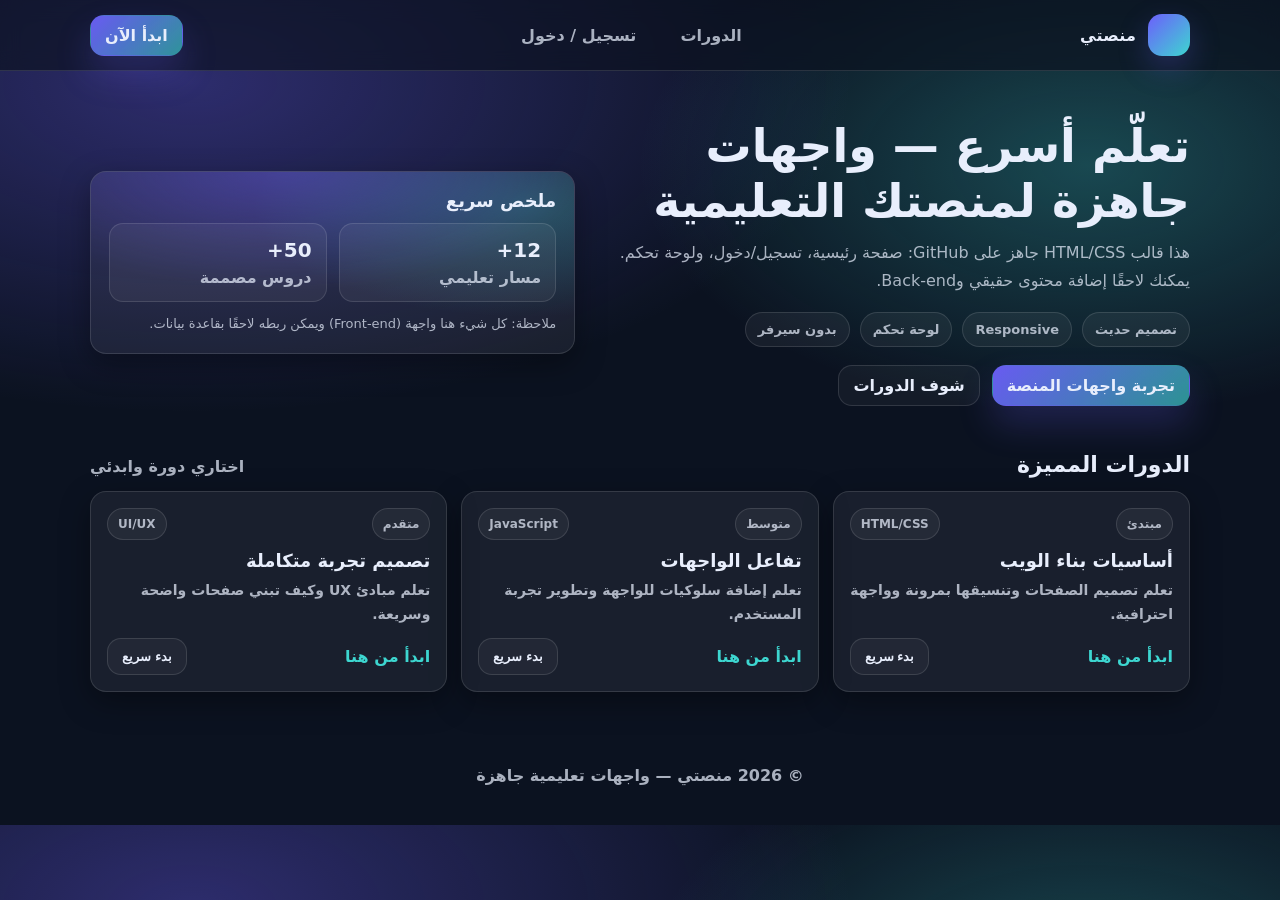
==== commit 53321ef6: "Update index.html" ====
--- a/index.html
+++ b/index.html
@@ -1,1077 +1,128 @@
 <!DOCTYPE html>
-<html lang="ar" dir="rtl">
+<html lang="ar">
+<head>
+  <meta charset="UTF-8" />
+  <meta name="viewport" content="width=device-width, initial-scale=1.0" />
+  <title>منصتي - منصة تعليمية</title>
+  <link rel="stylesheet" href="styles.css" />
+</head>
+<body>
+  <header class="navbar">
+    <div class="container nav-inner">
+      <div class="brand">
+        <div class="logo" aria-hidden="true"></div>
+        <div>منصتي</div>
+      </div>
 
-<head>
-<meta charset="UTF-8">
-<meta name="viewport" content="width=device-width, initial-scale=1.0">
+      <nav class="nav-links" aria-label="التنقل">
+        <a href="#courses">الدورات</a>
+        <a href="login.html">تسجيل / دخول</a>
+      </nav>
 
-<title>منصتي | منصة التعليم</title>
+      <a class="btn btn-primary" href="login.html">ابدأ الآن</a>
+    </div>
+  </header>
 
-<style>
+  <main class="container">
+    <section class="hero">
+      <div class="hero-grid">
+        <div>
+          <h1>تعلّم أسرع — واجهات جاهزة لمنصتك التعليمية</h1>
+          <p class="sub">
+            هذا قالب HTML/CSS جاهز على GitHub: صفحة رئيسية، تسجيل/دخول، ولوحة تحكم.
+            يمكنك لاحقًا إضافة محتوى حقيقي وBack-end.
+          </p>
 
-*{
-    margin:0;
-    padding:0;
-    box-sizing:border-box;
-    font-family:Tahoma,Arial,sans-serif;
-}
+          <div class="pills">
+            <span class="pill">تصميم حديث</span>
+            <span class="pill">Responsive</span>
+            <span class="pill">لوحة تحكم</span>
+            <span class="pill">بدون سيرفر</span>
+          </div>
 
-html{
-    scroll-behavior:smooth;
-}
-
-body{
-    background:#f6f8fc;
-    color:#172033;
-}
-
-/* ===== HEADER ===== */
-
-header{
-    height:75px;
-    background:white;
-    display:flex;
-    align-items:center;
-    justify-content:space-between;
-    padding:0 7%;
-    box-shadow:0 3px 20px rgba(0,0,0,.06);
-    position:sticky;
-    top:0;
-    z-index:1000;
-}
-
-.logo{
-    font-size:28px;
-    font-weight:bold;
-    color:#4936d9;
-}
-
-.logo span{
-    color:#18b89d;
-}
-
-nav{
-    display:flex;
-    gap:28px;
-}
-
-nav a{
-    text-decoration:none;
-    color:#555e70;
-    font-size:15px;
-}
-
-nav a:hover{
-    color:#4936d9;
-}
-
-.login-btn{
-    border:none;
-    background:#4936d9;
-    color:white;
-    padding:12px 23px;
-    border-radius:11px;
-    cursor:pointer;
-    font-weight:bold;
-}
-
-/* ===== HERO ===== */
-
-.hero{
-    min-height:540px;
-    padding:75px 7%;
-    display:flex;
-    align-items:center;
-    justify-content:space-between;
-    gap:50px;
-    background:linear-gradient(135deg,#f0eeff,#e9faf7);
-}
-
-.hero-text{
-    max-width:600px;
-}
-
-.badge{
-    display:inline-block;
-    background:#e3e0ff;
-    color:#4936d9;
-    padding:9px 18px;
-    border-radius:30px;
-    margin-bottom:22px;
-    font-size:14px;
-}
-
-.hero h1{
-    font-size:46px;
-    line-height:1.4;
-    margin-bottom:20px;
-}
-
-.hero h1 span{
-    color:#4936d9;
-}
-
-.hero p{
-    color:#697286;
-    font-size:17px;
-    line-height:2;
-    margin-bottom:28px;
-}
-
-.start-btn{
-    background:#4936d9;
-    color:white;
-    border:none;
-    padding:15px 30px;
-    border-radius:12px;
-    font-weight:bold;
-    cursor:pointer;
-    font-size:15px;
-}
-
-/* ===== MOTIVATION CARD ===== */
-
-.motivation{
-    width:400px;
-    background:white;
-    padding:28px;
-    border-radius:25px;
-    box-shadow:0 20px 50px rgba(60,50,150,.14);
-}
-
-.motivation-title{
-    background:linear-gradient(135deg,#4936d9,#7669ed);
-    color:white;
-    padding:23px;
-    border-radius:18px;
-    margin-bottom:15px;
-}
-
-.motivation-title h3{
-    margin-bottom:8px;
-}
-
-.motivation-title p{
-    font-size:13px;
-    opacity:.9;
-}
-
-.message{
-    background:#f7f8fc;
-    padding:17px;
-    border-radius:14px;
-    margin-bottom:11px;
-    line-height:1.8;
-    color:#4d5668;
-}
-
-.message strong{
-    color:#4936d9;
-}
-
-/* ===== LOGIN ===== */
-
-.login-section{
-    padding:80px 7%;
-    background:white;
-}
-
-.login-container{
-    max-width:850px;
-    margin:auto;
-}
-
-.login-title{
-    text-align:center;
-    margin-bottom:40px;
-}
-
-.login-title h2{
-    font-size:32px;
-    color:#4936d9;
-    margin-bottom:10px;
-}
-
-.login-title p{
-    color:#747c8e;
-}
-
-/* اختيار نوع الحساب */
-
-.roles{
-    display:grid;
-    grid-template-columns:repeat(3,1fr);
-    gap:20px;
-    margin-bottom:30px;
-}
-
-.role{
-    background:#f7f8fc;
-    border:2px solid transparent;
-    padding:28px 15px;
-    border-radius:18px;
-    text-align:center;
-    cursor:pointer;
-    transition:.3s;
-}
-
-.role:hover{
-    transform:translateY(-5px);
-    border-color:#4936d9;
-}
-
-.role.selected{
-    background:#eeeaff;
-    border-color:#4936d9;
-}
-
-.role-icon{
-    font-size:38px;
-    margin-bottom:12px;
-}
-
-.role h3{
-    margin-bottom:7px;
-}
-
-.role p{
-    color:#7b8392;
-    font-size:12px;
-}
-
-/* ===== FORM ===== */
-
-.form-box{
-    display:none;
-    background:#f8f9fc;
-    padding:35px;
-    border-radius:22px;
-    border:1px solid #eeeeee;
-}
-
-.form-box.show{
-    display:block;
-}
-
-.form-title{
-    text-align:center;
-    color:#4936d9;
-    margin-bottom:25px;
-}
-
-.form-grid{
-    display:grid;
-    grid-template-columns:1fr 1fr;
-    gap:18px;
-}
-
-.form-group{
-    margin-bottom:5px;
-}
-
-.form-group.full{
-    grid-column:1 / -1;
-}
-
-.form-group label{
-    display:block;
-    margin-bottom:7px;
-    color:#424a5b;
-    font-size:14px;
-}
-
-.form-group input,
-.form-group select{
-    width:100%;
-    padding:13px;
-    border:1px solid #dfe2e8;
-    border-radius:10px;
-    outline:none;
-    background:white;
-    font-size:14px;
-}
-
-.form-group input:focus,
-.form-group select:focus{
-    border-color:#4936d9;
-}
-
-.create-btn{
-    width:100%;
-    margin-top:22px;
-    padding:14px;
-    border:none;
-    border-radius:11px;
-    background:#4936d9;
-    color:white;
-    font-weight:bold;
-    cursor:pointer;
-    font-size:15px;
-}
-
-.back-btn{
-    width:100%;
-    margin-top:10px;
-    padding:12px;
-    border:none;
-    border-radius:11px;
-    background:#eae8ff;
-    color:#4936d9;
-    cursor:pointer;
-}
-
-/* ===== FEATURES ===== */
-
-.features{
-    padding:75px 7%;
-    background:#f6f8fc;
-}
-
-.section-title{
-    text-align:center;
-    margin-bottom:40px;
-}
-
-.section-title h2{
-    font-size:30px;
-    margin-bottom:10px;
-}
-
-.section-title p{
-    color:#747c8e;
-}
-
-.feature-grid{
-    display:grid;
-    grid-template-columns:repeat(4,1fr);
-    gap:20px;
-}
-
-.feature{
-    background:white;
-    padding:28px 18px;
-    border-radius:18px;
-    text-align:center;
-}
-
-.feature-icon{
-    font-size:32px;
-    margin-bottom:12px;
-}
-
-.feature h3{
-    margin-bottom:8px;
-}
-
-.feature p{
-    color:#747c8e;
-    font-size:13px;
-    line-height:1.8;
-}
-
-/* ===== FOOTER ===== */
-
-footer{
-    background:#171b2c;
-    color:#cbd0dd;
-    text-align:center;
-    padding:40px 7%;
-}
-
-footer p{
-    font-size:13px;
-    margin-top:10px;
-}
-
-/* ===== MOBILE ===== */
-
-@media(max-width:850px){
-
-    header{
-        padding:0 5%;
-    }
-
-    nav{
-        display:none;
-    }
-
-    .hero{
-        flex-direction:column;
-        text-align:center;
-        padding:60px 5%;
-    }
-
-    .hero h1{
-        font-size:35px;
-    }
-
-    .motivation{
-        width:100%;
-        max-width:400px;
-    }
-
-    .roles{
-        grid-template-columns:1fr;
-    }
-
-    .form-grid{
-        grid-template-columns:1fr;
-    }
-
-    .form-group.full{
-        grid-column:auto;
-    }
-
-    .feature-grid{
-        grid-template-columns:1fr 1fr;
-    }
-}
-
-@media(max-width:500px){
-
-    .hero h1{
-        font-size:30px;
-    }
-
-    .feature-grid{
-        grid-template-columns:1fr;
-    }
-}
-
-</style>
-
-</head>
-
-<body>
-
-
-<!-- ================= HEADER ================= -->
-
-<header>
-
-    <div class="logo">
-        منصتي<span>.</span>
-    </div>
-
-    <nav>
-
-        <a href="#home">
-            الرئيسية
-        </a>
-
-        <a href="#subjects">
-            المواد
-        </a>
-
-        <a href="#features">
-            المميزات
-        </a>
-
-    </nav>
-
-    <button
-        class="login-btn"
-        onclick="goLogin()"
-    >
-        تسجيل الدخول
-    </button>
-
-</header>
-
-
-<!-- ================= HOME ================= -->
-
-<section
-    class="hero"
-    id="home"
->
-
-    <div class="hero-text">
-
-        <div class="badge">
-            🎓 منصة التعليم الإلكتروني
+          <div style="margin-top:18px; display:flex; gap:12px; flex-wrap:wrap;">
+            <a class="btn btn-primary" href="login.html">تجربة واجهات المنصة</a>
+            <a class="btn" href="#courses">شوف الدورات</a>
+          </div>
         </div>
 
-        <h1>
-            مستقبلك يبدأ
-            <span>من هنا</span>
-        </h1>
+        <div class="card hero-card">
+          <div class="inner">
+            <b style="font-size:18px;">ملخص سريع</b>
+            <div class="kpi-row">
+              <div class="kpi">
+                <b>12+</b>
+                <span style="color:var(--muted); font-weight:800;">مسار تعليمي</span>
+              </div>
+              <div class="kpi">
+                <b>50+</b>
+                <span style="color:var(--muted); font-weight:800;">دروس مصممة</span>
+              </div>
+            </div>
+            <div class="helper" style="margin-top:12px;">
+              ملاحظة: كل شيء هنا واجهة (Front-end) ويمكن ربطه لاحقًا بقاعدة بيانات.
+            </div>
+          </div>
+        </div>
+      </div>
+    </section>
 
-        <p>
-            تعلّم كل يوم شيئًا جديدًا،
-            وتقدم خطوة بخطوة نحو أهدافك.
-            منصتي تجمع الدراسة والدروس
-            في مكان واحد.
-        </p>
+    <section id="courses" class="section">
+      <div class="section-title">
+        <h2>الدورات المميزة</h2>
+        <p>اختاري دورة وابدئي</p>
+      </div>
 
-        <button
-            class="start-btn"
-            onclick="goLogin()"
-        >
-            ابدأ الآن
-        </button>
+      <div class="grid-cards">
+        <article class="card course-card">
+          <div class="course-top">
+            <span class="badge">مبتدئ</span>
+            <span class="badge">HTML/CSS</span>
+          </div>
+          <h3>أساسيات بناء الويب</h3>
+          <p>تعلم تصميم الصفحات وتنسيقها بمرونة وواجهة احترافية.</p>
+          <div class="course-actions">
+            <a class="link" href="login.html">ابدأ من هنا</a>
+            <button class="btn" type="button" data-course="أساسيات بناء الويب">بدء سريع</button>
+          </div>
+        </article>
 
-    </div>
+        <article class="card course-card">
+          <div class="course-top">
+            <span class="badge">متوسط</span>
+            <span class="badge">JavaScript</span>
+          </div>
+          <h3>تفاعل الواجهات</h3>
+          <p>تعلم إضافة سلوكيات للواجهة وتطوير تجربة المستخدم.</p>
+          <div class="course-actions">
+            <a class="link" href="login.html">ابدأ من هنا</a>
+            <button class="btn" type="button" data-course="تفاعل الواجهات">بدء سريع</button>
+          </div>
+        </article>
 
+        <article class="card course-card">
+          <div class="course-top">
+            <span class="badge">متقدم</span>
+            <span class="badge">UI/UX</span>
+          </div>
+          <h3>تصميم تجربة متكاملة</h3>
+          <p>تعلم مبادئ UX وكيف تبني صفحات واضحة وسريعة.</p>
+          <div class="course-actions">
+            <a class="link" href="login.html">ابدأ من هنا</a>
+            <button class="btn" type="button" data-course="تصميم تجربة متكاملة">بدء سريع</button>
+          </div>
+        </article>
+      </div>
+    </section>
+  </main>
 
-    <!-- رسائل تحفيزية -->
+  <footer class="footer">
+    © <span id="year"></span> منصتي — واجهات تعليمية جاهزة
+  </footer>
 
-    <div class="motivation">
-
-        <div class="motivation-title">
-
-            <h3>
-                ✨ رسالة اليوم
-            </h3>
-
-            <p>
-                لا تتوقف عن التعلم
-            </p>
-
-        </div>
-
-
-        <div class="message">
-            📚 <strong>ابدأ بخطوة صغيرة</strong><br>
-            كل درس تنجزه يقربك من هدفك.
-        </div>
-
-
-        <div class="message">
-            🌟 <strong>ثق بنفسك</strong><br>
-            الاستمرار أهم من السرعة.
-        </div>
-
-
-        <div class="message">
-            🎯 <strong>ركز على هدفك</strong><br>
-            نجاحك يبدأ بقرارك أن تبدأ.
-        </div>
-
-
-        <div class="message">
-            💡 <strong>تعلم شيئًا جديدًا اليوم</strong><br>
-            المعرفة التي تحصل عليها اليوم ستفيدك غدًا.
-        </div>
-
-    </div>
-
-</section>
-
-
-<!-- ================= SUBJECTS TITLE ================= -->
-
-<section
-    id="subjects"
-    style="padding:45px 7%;text-align:center;"
->
-
-    <h2 style="color:#4936d9;">
-        📚 المواد الدراسية
-    </h2>
-
-    <p style="color:#747c8e;margin-top:10px;">
-        المواد الدراسية ستكون متاحة داخل حسابك بعد تسجيل الدخول.
-    </p>
-
-</section>
-
-
-<!-- ================= FEATURES ================= -->
-
-<section
-    class="features"
-    id="features"
->
-
-    <div class="section-title">
-
-        <h2>
-            مميزات منصتي
-        </h2>
-
-        <p>
-            كل ما تحتاجه لتنظيم عملية التعليم
-        </p>
-
-    </div>
-
-
-    <div class="feature-grid">
-
-        <div class="feature">
-
-            <div class="feature-icon">
-                📚
-            </div>
-
-            <h3>
-                الدروس
-            </h3>
-
-            <p>
-                متابعة الدروس والمحتوى التعليمي.
-            </p>
-
-        </div>
-
-
-        <div class="feature">
-
-            <div class="feature-icon">
-                📝
-            </div>
-
-            <h3>
-                الواجبات
-            </h3>
-
-            <p>
-                متابعة الواجبات والأنشطة الدراسية.
-            </p>
-
-        </div>
-
-
-        <div class="feature">
-
-            <div class="feature-icon">
-                📊
-            </div>
-
-            <h3>
-                النتائج
-            </h3>
-
-            <p>
-                متابعة الدرجات والنتائج.
-            </p>
-
-        </div>
-
-
-        <div class="feature">
-
-            <div class="feature-icon">
-                🔐
-            </div>
-
-            <h3>
-                حسابات آمنة
-            </h3>
-
-            <p>
-                حساب مستقل لكل مستخدم.
-            </p>
-
-        </div>
-
-    </div>
-
-</section>
-
-
-<!-- ================= REGISTRATION ================= -->
-
-<section
-    class="login-section"
-    id="login"
->
-
-    <div class="login-container">
-
-        <div class="login-title">
-
-            <h2>
-                إنشاء حساب في منصتي
-            </h2>
-
-            <p>
-                أولاً اختاري نوع الحساب
-            </p>
-
-        </div>
-
-
-        <!-- أنواع الحسابات -->
-
-        <div class="roles">
-
-
-            <div
-                class="role"
-                onclick="selectRole(this,'طالب')"
-            >
-
-                <div class="role-icon">
-                    👨‍🎓
-                </div>
-
-                <h3>
-                    طالب
-                </h3>
-
-                <p>
-                    حساب للدراسة ومتابعة الدروس
-                </p>
-
-            </div>
-
-
-            <div
-                class="role"
-                onclick="selectRole(this,'معلم')"
-            >
-
-                <div class="role-icon">
-                    👨‍🏫
-                </div>
-
-                <h3>
-                    معلم
-                </h3>
-
-                <p>
-                    حساب لإدارة الدروس والحصص
-                </p>
-
-            </div>
-
-
-            <div
-                class="role"
-                onclick="selectRole(this,'مدير النظام')"
-            >
-
-                <div class="role-icon">
-                    ⚙️
-                </div>
-
-                <h3>
-                    مدير النظام
-                </h3>
-
-                <p>
-                    حساب لإدارة المنصة
-                </p>
-
-            </div>
-
-
-        </div>
-
-
-        <!-- نموذج التسجيل -->
-
-        <div
-            class="form-box"
-            id="formBox"
-        >
-
-            <h3
-                class="form-title"
-                id="formTitle"
-            >
-                بيانات الحساب
-            </h3>
-
-
-            <div class="form-grid">
-
-
-                <div class="form-group">
-
-                    <label>
-                        الاسم الأول
-                    </label>
-
-                    <input
-                        type="text"
-                        id="firstName"
-                        placeholder="أدخل الاسم الأول"
-                    >
-
-                </div>
-
-
-                <div class="form-group">
-
-                    <label>
-                        اسم العائلة
-                    </label>
-
-                    <input
-                        type="text"
-                        id="lastName"
-                        placeholder="أدخل اسم العائلة"
-                    >
-
-                </div>
-
-
-                <div class="form-group full">
-
-                    <label>
-                        البريد الإلكتروني
-                    </label>
-
-                    <input
-                        type="email"
-                        id="email"
-                        placeholder="example@email.com"
-                    >
-
-                </div>
-
-
-                <div class="form-group">
-
-                    <label>
-                        رقم الهاتف
-                    </label>
-
-                    <input
-                        type="tel"
-                        id="phone"
-                        placeholder="أدخل رقم الهاتف"
-                    >
-
-                </div>
-
-
-                <div class="form-group">
-
-                    <label>
-                        اسم المستخدم
-                    </label>
-
-                    <input
-                        type="text"
-                        id="username"
-                        placeholder="اختر اسم مستخدم"
-                    >
-
-                </div>
-
-
-                <div class="form-group">
-
-                    <label>
-                        كلمة المرور
-                    </label>
-
-                    <input
-                        type="password"
-                        id="password"
-                        placeholder="أدخل كلمة المرور"
-                    >
-
-                </div>
-
-
-                <div class="form-group">
-
-                    <label>
-                        تأكيد كلمة المرور
-                    </label>
-
-                    <input
-                        type="password"
-                        id="confirmPassword"
-                        placeholder="أعد كتابة كلمة المرور"
-                    >
-
-                </div>
-
-
-            </div>
-
-
-            <button
-                class="create-btn"
-                onclick="createAccount()"
-            >
-                إنشاء الحساب
-            </button>
-
-
-            <button
-                class="back-btn"
-                onclick="backToRoles()"
-            >
-                العودة لاختيار نوع الحساب
-            </button>
-
-        </div>
-
-    </div>
-
-</section>
-
-
-<!-- ================= FOOTER ================= -->
-
-<footer>
-
-    <div class="logo">
-        منصتي<span>.</span>
-    </div>
-
-    <p>
-        منصة تعليمية لإدارة الحصص والدراسة
-    </p>
-
-    <p>
-        © 2026 منصتي - جميع الحقوق محفوظة
-    </p>
-
-</footer>
-
-
-<script>
-
-/* الانتقال إلى التسجيل */
-
-function goLogin(){
-
-    document
-    .getElementById("login")
-    .scrollIntoView({
-        behavior:"smooth"
-    });
-
-}
-
-
-/* اختيار نوع الحساب */
-
-let selectedRole = "";
-
-function selectRole(element,role){
-
-    selectedRole = role;
-
-    document
-    .querySelectorAll(".role")
-    .forEach(function(item){
-
-        item.classList.remove("selected");
-
-    });
-
-    element.classList.add("selected");
-
-    document
-    .getElementById("formBox")
-    .classList.add("show");
-
-    document
-    .getElementById("formTitle")
-    .innerHTML =
-    "بيانات حساب " + role;
-
-    document
-    .getElementById("formBox")
-    .scrollIntoView({
-        behavior:"smooth",
-        block:"center"
-    });
-
-}
-
-
-/* العودة */
-
-function backToRoles(){
-
-    document
-    .getElementById("formBox")
-    .classList.remove("show");
-
-    document
-    .querySelectorAll(".role")
-    .forEach(function(item){
-
-        item.classList.remove("selected");
-
-    });
-
-    selectedRole = "";
-
-}
-
-
-/* إنشاء الحساب */
-
-function createAccount(){
-
-    let firstName =
-    document.getElementById("firstName").value;
-
-    let lastName =
-    document.getElementById("lastName").value;
-
-    let email =
-    document.getElementById("email").value;
-
-    let phone =
-    document.getElementById("phone").value;
-
-    let username =
-    document.getElementById("username").value;
-
-    let password =
-    document.getElementById("password").value;
-
-    let confirmPassword =
-    document.getElementById("confirmPassword").value;
-
-
-    if(selectedRole === ""){
-
-        alert("اختاري نوع الحساب أولاً.");
-
-        return;
-
-    }
-
-
-    if(
-        firstName === "" ||
-        lastName === "" ||
-        email === "" ||
-        phone === "" ||
-        username === "" ||
-        password === "" ||
-        confirmPassword === ""
-    ){
-
-        alert("يرجى تعبئة جميع البيانات.");
-
-        return;
-
-    }
-
-
-    if(password !== confirmPassword){
-
-        alert("كلمتا المرور غير متطابقتين.");
-
-        return;
-
-    }
-
-
-    alert(
-        "تم إدخال بيانات حساب " +
-        selectedRole +
-        " بنجاح."
-    );
-
-}
-
-</script>
-
+  <script>
+    document.getElementById("year").textContent = new Date().getFullYear();
+  </script>
+  <script src="app.js"></script>
 </body>
-
-</html>+</html>
--- a/styles.css
+++ b/styles.css
@@ -0,0 +1,442 @@
+:root{
+  --bg: #0b1220;
+  --card: rgba(255,255,255,.06);
+  --card2: rgba(255,255,255,.10);
+  --text: #e8eefc;
+  --muted: rgba(232,238,252,.72);
+  --primary: #6d5efc;
+  --primary2: #3dd6d0;
+  --border: rgba(255,255,255,.12);
+  --shadow: 0 10px 30px rgba(0,0,0,.35);
+  --radius: 16px;
+}
+
+*{ box-sizing: border-box; }
+body{
+  margin: 0;
+  font-family: system-ui, -apple-system, Segoe UI, Roboto, Arial, "Noto Sans Arabic", "Noto Sans", sans-serif;
+  background: radial-gradient(1200px 600px at 15% 10%, rgba(109,94,252,.35), transparent 55%),
+              radial-gradient(900px 500px at 85% 20%, rgba(61,214,208,.28), transparent 50%),
+              var(--bg);
+  color: var(--text);
+  direction: rtl;
+}
+
+a{ color: inherit; text-decoration: none; }
+.container{
+  width: min(1100px, 92%);
+  margin: 0 auto;
+}
+
+.navbar{
+  position: sticky;
+  top: 0;
+  z-index: 50;
+  backdrop-filter: blur(10px);
+  background: rgba(11,18,32,.65);
+  border-bottom: 1px solid var(--border);
+}
+
+.nav-inner{
+  display: flex;
+  align-items: center;
+  justify-content: space-between;
+  padding: 14px 0;
+  gap: 12px;
+}
+
+.brand{
+  display: flex;
+  align-items: center;
+  gap: 12px;
+  font-weight: 800;
+  letter-spacing: .2px;
+}
+
+.logo{
+  width: 42px; height: 42px;
+  border-radius: 14px;
+  background: linear-gradient(135deg, var(--primary), var(--primary2));
+  box-shadow: 0 12px 30px rgba(109,94,252,.25);
+}
+
+.nav-links{
+  display: flex;
+  gap: 18px;
+  align-items: center;
+}
+
+.nav-links a{
+  padding: 10px 12px;
+  border-radius: 12px;
+  border: 1px solid transparent;
+  color: var(--muted);
+  transition: .2s ease;
+  font-weight: 600;
+}
+
+.nav-links a:hover{
+  color: var(--text);
+  border-color: var(--border);
+  background: rgba(255,255,255,.04);
+}
+
+.btn{
+  display: inline-flex;
+  align-items: center;
+  justify-content: center;
+  gap: 8px;
+  padding: 10px 14px;
+  border-radius: 14px;
+  border: 1px solid var(--border);
+  background: rgba(255,255,255,.04);
+  color: var(--text);
+  font-weight: 700;
+  transition: .2s ease;
+  cursor: pointer;
+}
+
+.btn:hover{
+  transform: translateY(-1px);
+  background: rgba(255,255,255,.07);
+}
+
+.btn-primary{
+  border-color: transparent;
+  background: linear-gradient(135deg, rgba(109,94,252,.95), rgba(61,214,208,.65));
+  box-shadow: 0 18px 35px rgba(109,94,252,.22);
+}
+
+.hero{
+  padding: 48px 0 26px;
+}
+
+.hero-grid{
+  display: grid;
+  grid-template-columns: 1.1fr .9fr;
+  gap: 22px;
+  align-items: center;
+}
+
+@media (max-width: 900px){
+  .hero-grid{ grid-template-columns: 1fr; }
+}
+
+.hero h1{
+  margin: 0 0 10px;
+  font-size: clamp(28px, 4vw, 46px);
+  line-height: 1.2;
+}
+
+.sub{
+  color: var(--muted);
+  font-size: 16px;
+  line-height: 1.7;
+  margin: 0 0 18px;
+}
+
+.pills{
+  display: flex;
+  flex-wrap: wrap;
+  gap: 10px;
+  margin: 16px 0 0;
+}
+
+.pill{
+  padding: 9px 12px;
+  border-radius: 999px;
+  background: rgba(255,255,255,.05);
+  border: 1px solid var(--border);
+  color: var(--muted);
+  font-weight: 700;
+  font-size: 13px;
+}
+
+.card{
+  background: var(--card);
+  border: 1px solid var(--border);
+  border-radius: var(--radius);
+  box-shadow: var(--shadow);
+}
+
+.hero-card{
+  padding: 18px;
+  overflow: hidden;
+  position: relative;
+}
+
+.hero-card:before{
+  content: "";
+  position: absolute;
+  inset: -2px;
+  background: radial-gradient(500px 200px at 40% 0%, rgba(109,94,252,.35), transparent 60%),
+              radial-gradient(500px 200px at 90% 20%, rgba(61,214,208,.25), transparent 55%);
+  pointer-events: none;
+}
+
+.hero-card .inner{
+  position: relative;
+}
+
+.kpi-row{
+  display: grid;
+  grid-template-columns: repeat(2, 1fr);
+  gap: 12px;
+  margin-top: 12px;
+}
+
+.kpi{
+  padding: 14px;
+  border-radius: 14px;
+  background: rgba(255,255,255,.05);
+  border: 1px solid var(--border);
+}
+
+.kpi b{
+  display: block;
+  font-size: 20px;
+  margin-bottom: 6px;
+}
+
+.section{
+  padding: 20px 0 48px;
+}
+
+.section-title{
+  display: flex;
+  align-items: baseline;
+  justify-content: space-between;
+  gap: 12px;
+  margin-bottom: 14px;
+}
+
+.section-title h2{
+  margin: 0;
+  font-size: 22px;
+}
+
+.section-title p{
+  margin: 0;
+  color: var(--muted);
+  font-weight: 700;
+}
+
+.grid-cards{
+  display: grid;
+  grid-template-columns: repeat(3, 1fr);
+  gap: 14px;
+}
+
+@media (max-width: 900px){
+  .grid-cards{ grid-template-columns: 1fr; }
+}
+
+.course-card{
+  padding: 16px;
+}
+
+.course-top{
+  display: flex;
+  align-items: center;
+  justify-content: space-between;
+  gap: 10px;
+  margin-bottom: 10px;
+}
+
+.badge{
+  padding: 8px 10px;
+  border-radius: 999px;
+  border: 1px solid var(--border);
+  background: rgba(255,255,255,.05);
+  color: var(--muted);
+  font-weight: 800;
+  font-size: 12px;
+}
+
+.course-card h3{
+  margin: 0 0 8px;
+  font-size: 18px;
+}
+
+.course-card p{
+  margin: 0 0 12px;
+  color: var(--muted);
+  line-height: 1.7;
+  font-weight: 600;
+  font-size: 14px;
+}
+
+.course-actions{
+  display: flex;
+  gap: 10px;
+  align-items: center;
+  justify-content: space-between;
+}
+
+.link{
+  color: var(--primary2);
+  font-weight: 900;
+}
+
+.form-wrap{
+  padding: 30px 0 60px;
+}
+
+.form{
+  max-width: 520px;
+  margin: 0 auto;
+  padding: 18px;
+}
+
+.form h2{
+  margin: 0 0 10px;
+}
+
+.form .desc{
+  margin: 0 0 18px;
+  color: var(--muted);
+  line-height: 1.7;
+  font-weight: 700;
+}
+
+.field{
+  margin-bottom: 14px;
+}
+
+label{
+  display: block;
+  margin-bottom: 8px;
+  color: var(--muted);
+  font-weight: 800;
+  font-size: 14px;
+}
+
+input{
+  width: 100%;
+  padding: 12px 12px;
+  border-radius: 14px;
+  border: 1px solid var(--border);
+  background: rgba(255,255,255,.04);
+  color: var(--text);
+  outline: none;
+}
+
+input:focus{
+  border-color: rgba(109,94,252,.65);
+  box-shadow: 0 0 0 4px rgba(109,94,252,.18);
+}
+
+.helper{
+  font-size: 13px;
+  color: var(--muted);
+  line-height: 1.6;
+  margin-top: 10px;
+}
+
+.hr{
+  height: 1px;
+  background: var(--border);
+  margin: 16px 0;
+}
+
+.dashboard{
+  padding: 30px 0 60px;
+}
+
+.dash-grid{
+  display: grid;
+  grid-template-columns: 280px 1fr;
+  gap: 16px;
+}
+
+@media (max-width: 900px){
+  .dash-grid{ grid-template-columns: 1fr; }
+}
+
+.side{
+  padding: 14px;
+}
+
+.side .user{
+  display: flex;
+  gap: 12px;
+  align-items: center;
+  padding: 12px;
+  border-radius: 14px;
+  background: rgba(255,255,255,.05);
+  border: 1px solid var(--border);
+}
+
+.avatar{
+  width: 44px; height: 44px;
+  border-radius: 16px;
+  background: linear-gradient(135deg, rgba(61,214,208,.9), rgba(109,94,252,.6));
+}
+
+.side nav{
+  margin-top: 14px;
+  display: flex;
+  flex-direction: column;
+  gap: 8px;
+}
+
+.side nav a{
+  padding: 10px 12px;
+  border-radius: 14px;
+  border: 1px solid transparent;
+  color: var(--muted);
+  font-weight: 800;
+  transition: .2s ease;
+}
+
+.side nav a:hover{
+  border-color: var(--border);
+  background: rgba(255,255,255,.04);
+  color: var(--text);
+}
+
+.main{
+  padding: 16px;
+}
+
+.main h2{ margin: 0 0 6px; }
+
+.toast{
+  display: none;
+  margin-top: 12px;
+  padding: 10px 12px;
+  border-radius: 14px;
+  border: 1px solid rgba(61,214,208,.35);
+  background: rgba(61,214,208,.12);
+  color: rgba(232,238,252,.95);
+  font-weight: 800;
+}
+
+.table{
+  width: 100%;
+  border-collapse: collapse;
+  margin-top: 14px;
+  overflow: hidden;
+  border-radius: 14px;
+}
+
+.table th, .table td{
+  padding: 12px;
+  border-bottom: 1px solid var(--border);
+  color: var(--muted);
+  text-align: right;
+  font-weight: 700;
+  font-size: 14px;
+}
+
+.table th{
+  color: var(--text);
+  background: rgba(255,255,255,.04);
+}
+
+.footer{
+  padding: 26px 0 40px;
+  color: var(--muted);
+  font-weight: 800;
+  text-align: center;
+}
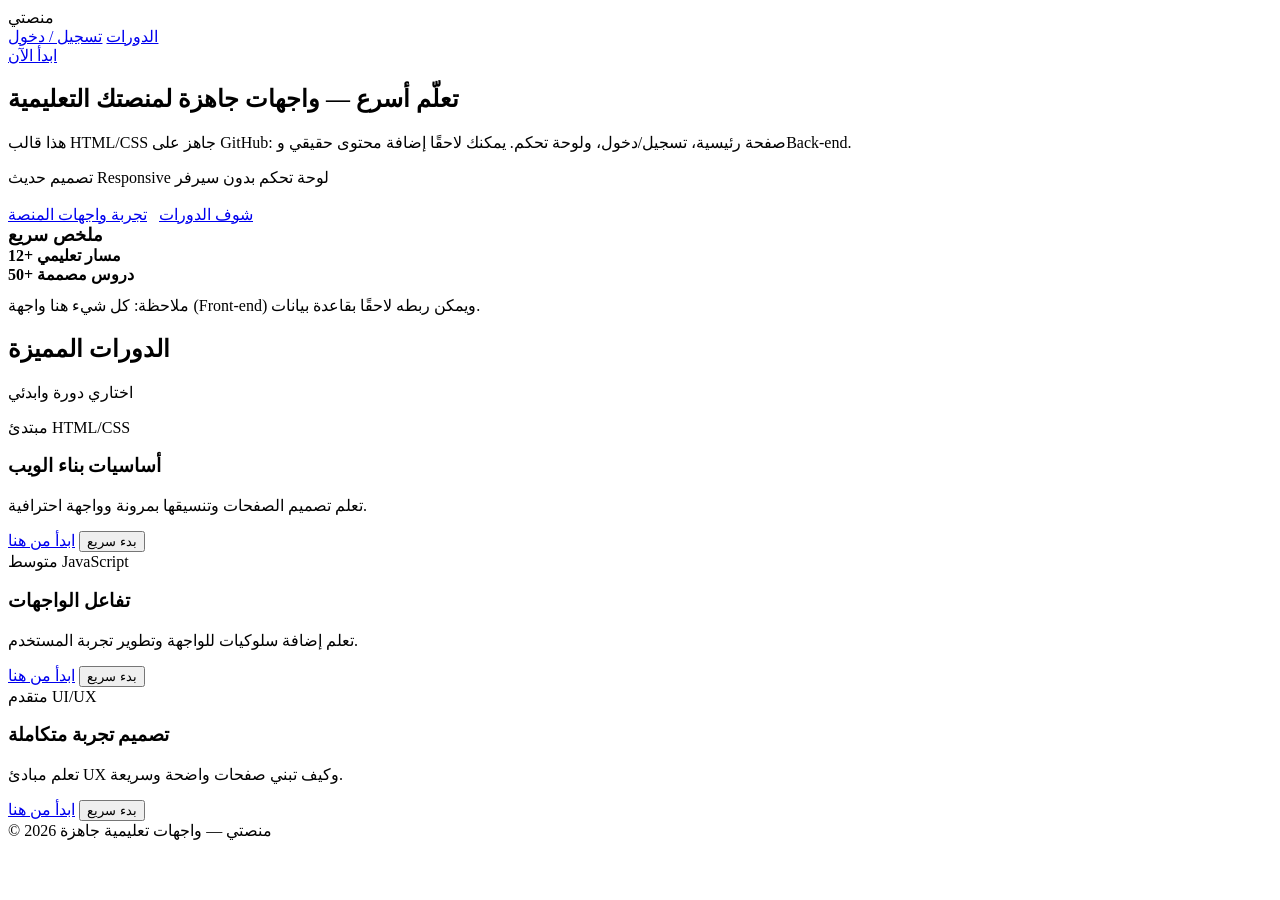
==== commit efdf76d9: "Update index.html" ====
--- a/index.html
+++ b/index.html
@@ -126,3 +126,5 @@
   <script src="app.js"></script>
 </body>
 </html>
+
+
